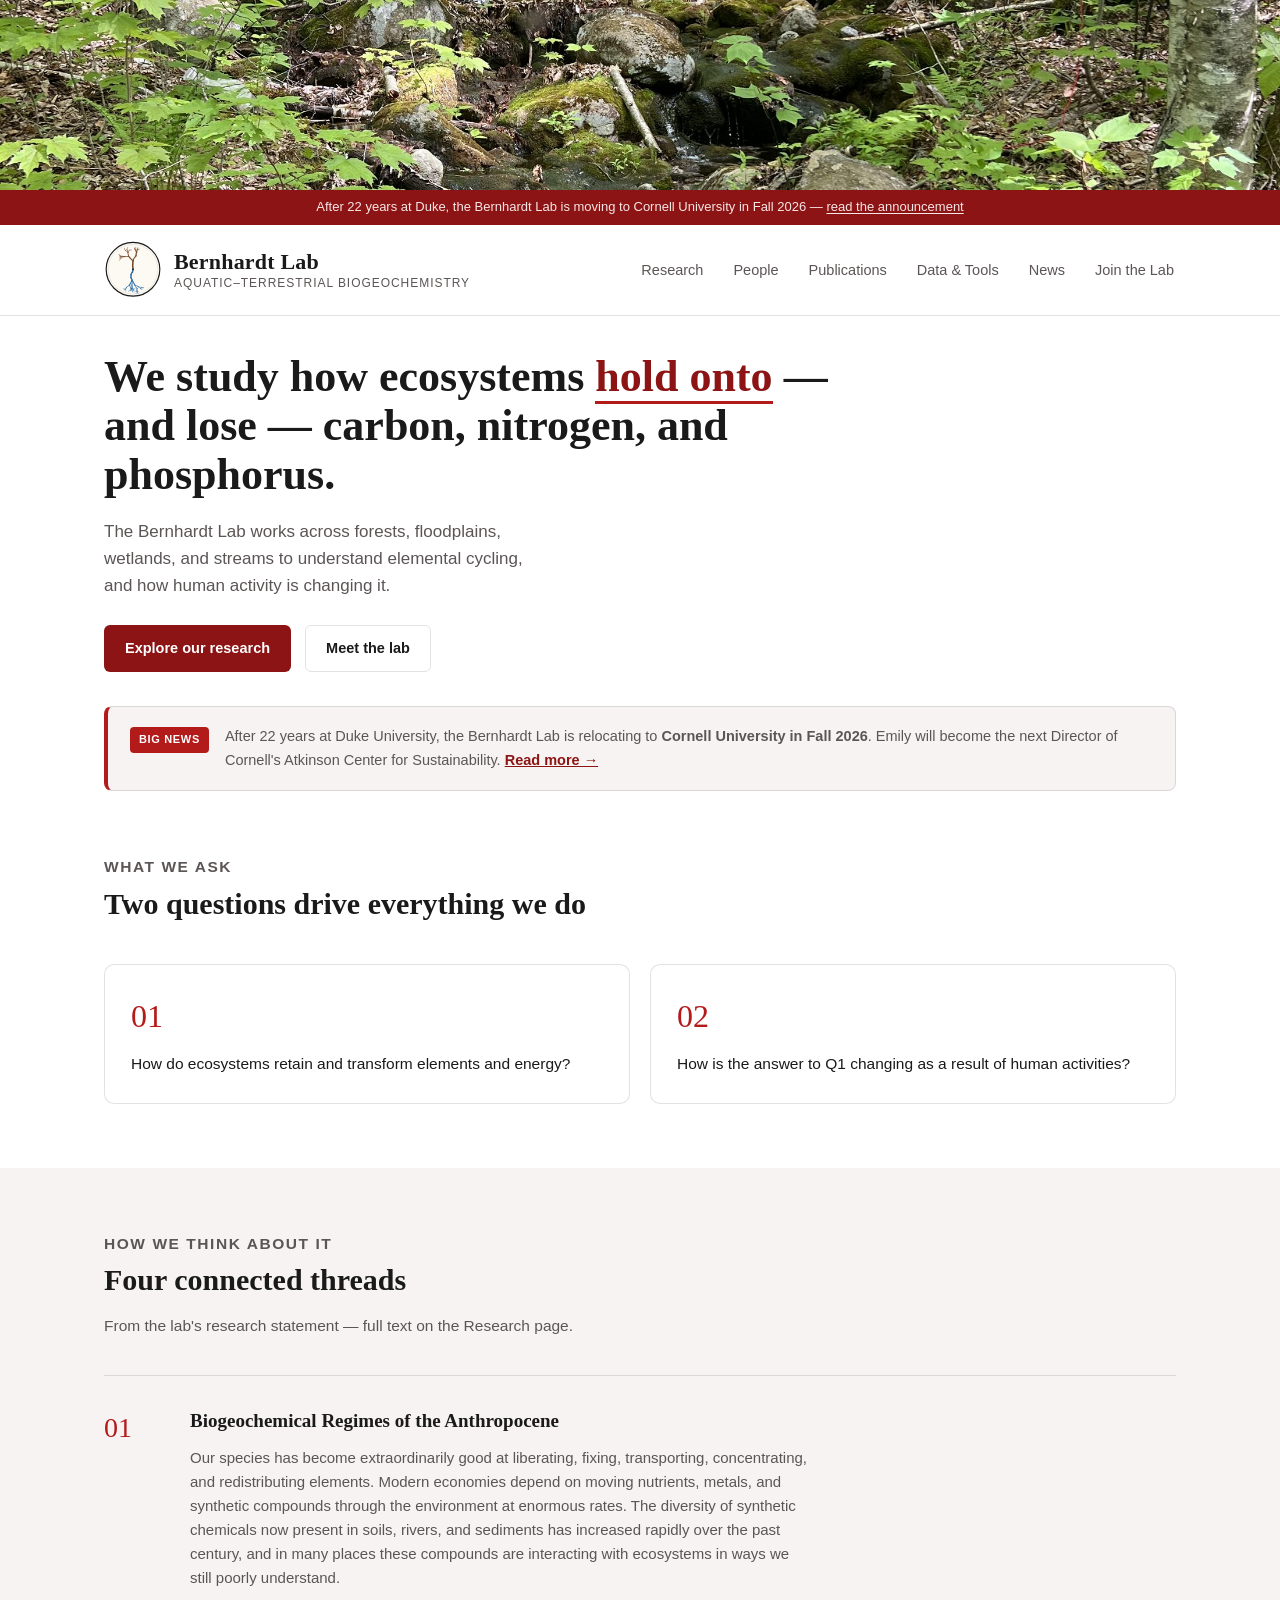
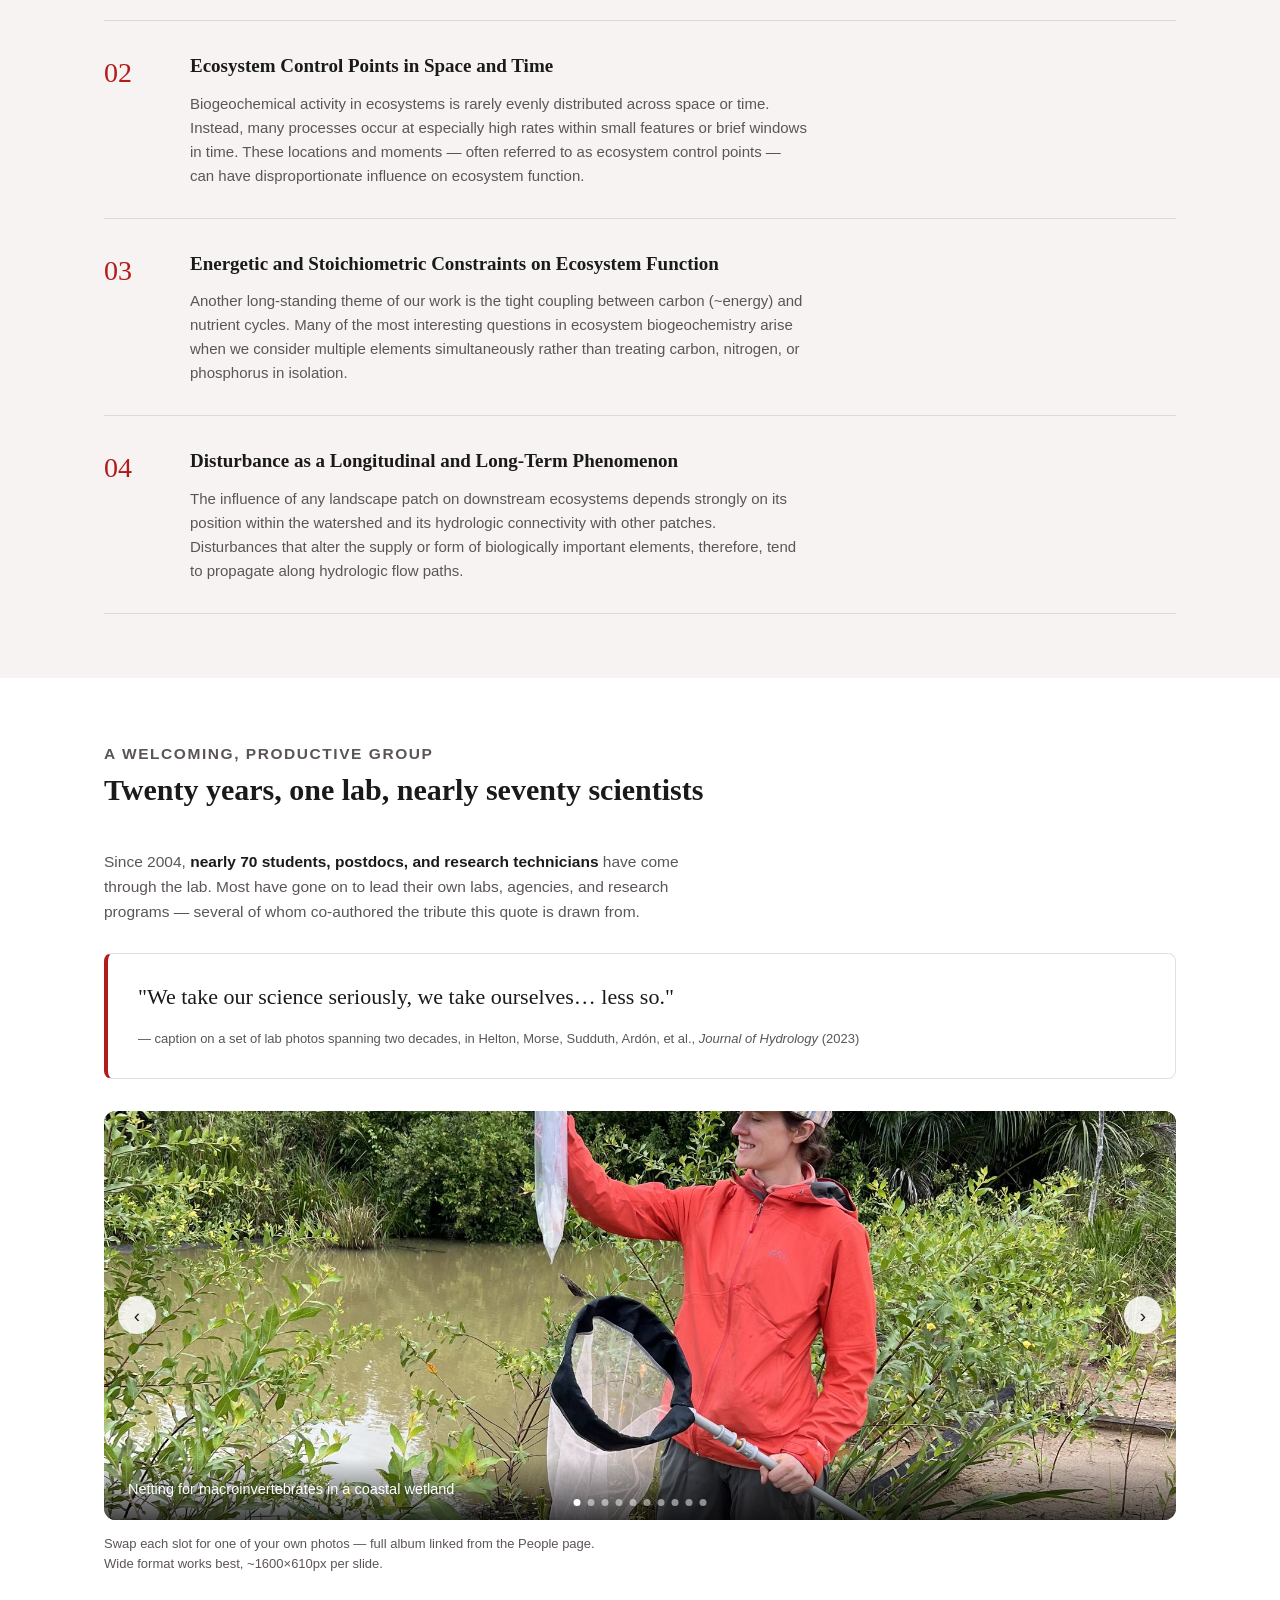
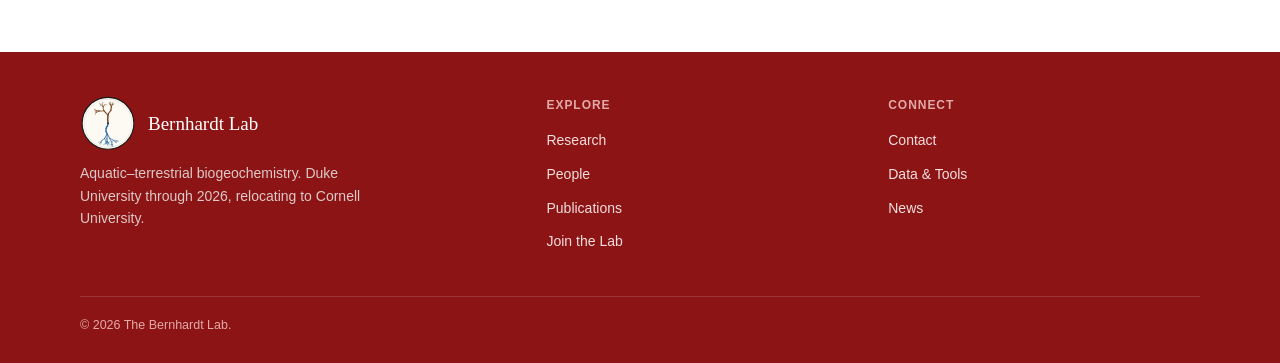
==== index.html @ ffb9d8dc "Add files via upload" ====
<!DOCTYPE html>
<html lang="en">
<head>
<meta charset="UTF-8">
<meta name="viewport" content="width=device-width, initial-scale=1.0">
<title>The Bernhardt Lab</title>
<link rel="icon" type="image/svg+xml" href="images/logo.svg">
<link rel="stylesheet" href="theme.css">
</head>
<body>


<div class="photo-band" id="topBand">
  <div class="pb-slide active" style="background-image:url('images/band-05-hbef-stream.jpg'); background-size:cover; background-position:center;"></div>
  <div class="pb-slide" style="background-image:url('images/land-09-pemigewasset-river.jpg'); background-size:cover; background-position:center;"></div>
  <div class="pb-slide" style="background-image:url('images/land-08-mirror-lake-sunset.jpg'); background-size:cover; background-position:center;"></div>
  <div class="pb-slide" style="background-image:url('images/land-04-hbef-mainstem.jpg'); background-size:cover; background-position:center;"></div>
  <div class="pb-slide" style="background-image:url('images/land-05-albemarle-sound.jpg'); background-size:cover; background-position:center;"></div>
  <div class="pb-slide" style="background-image:url('images/land-06-nc-coastline-roots.jpg'); background-size:cover; background-position:center;"></div>
</div>

<div class="utility">
  After 22 years at Duke, the Bernhardt Lab is moving to Cornell University in Fall 2026 —
  <a href="https://news.cornell.edu/stories/2026/03/ecologist-biogeochemist-emily-bernhardt-lead-cornell-atkinson" target="_blank" rel="noopener">read the announcement</a>
</div>

<header class="site">
  <div class="nav-wrap">
    <div class="brand">
      <img class="mark" src="images/logo.svg" alt="Bernhardt Lab emblem">
      <div class="text">
        <div class="name">Bernhardt Lab</div>
        <div class="sub">Aquatic–Terrestrial Biogeochemistry</div>
      </div>
    </div>
    <nav class="primary">
      <ul>
        <li><a href="research.html">Research</a></li>
        <li><a href="people.html">People</a></li>
        <li><a href="publications.html">Publications</a></li>
        <li><a href="data-tools.html">Data &amp; Tools</a></li>
        <li><a href="news.html">News</a></li>
        <li><a href="join-the-lab.html">Join the Lab</a></li>
      </ul>
    </nav>
  </div>
</header>

<div class="hero">
  <div class="hero-single">
    <h1>We study how ecosystems <em>hold onto</em> — and lose — carbon, nitrogen, and phosphorus.</h1>
    <p class="lede">The Bernhardt Lab works across forests, floodplains, wetlands, and streams to understand elemental cycling, and how human activity is changing it.</p>
    <div class="hero-actions">
      <a href="research.html" class="btn btn-primary">Explore our research</a>
      <a href="people.html" class="btn btn-ghost">Meet the lab</a>
    </div>
  </div>
</div>

<div class="banner">
  <div class="banner-inner">
    <span class="tag">Big news</span>
    <p>After 22 years at Duke University, the Bernhardt Lab is relocating to <strong>Cornell University in Fall 2026</strong>. Emily will become the next Director of Cornell's Atkinson Center for Sustainability. <a href="https://news.cornell.edu/stories/2026/03/ecologist-biogeochemist-emily-bernhardt-lead-cornell-atkinson" target="_blank" rel="noopener">Read more →</a></p>
  </div>
</div>

<section>
  <div class="section-head">
    <p class="kicker">What we ask</p>
    <h2>Two questions drive everything we do</h2>
  </div>
  <div class="questions">
    <div class="q-card">
      <p class="num">01</p>
      <p>How do ecosystems retain and transform elements and energy?</p>
    </div>
    <div class="q-card">
      <p class="num">02</p>
      <p>How is the answer to Q1 changing as a result of human activities?</p>
    </div>
  </div>
</section>

<section class="alt">
  <div class="inner">
    <div class="section-head">
      <p class="kicker">How we think about it</p>
      <h2>Four connected threads</h2>
      <p>From the lab's research statement — full text on the Research page.</p>
    </div>
    <div class="theme-list">
      <div class="theme-row">
        <div class="theme-num">01</div>
        <div>
          <h3>Biogeochemical Regimes of the Anthropocene</h3>
          <p>Our species has become extraordinarily good at liberating, fixing, transporting, concentrating, and redistributing elements. Modern economies depend on moving nutrients, metals, and synthetic compounds through the environment at enormous rates. The diversity of synthetic chemicals now present in soils, rivers, and sediments has increased rapidly over the past century, and in many places these compounds are interacting with ecosystems in ways we still poorly understand.</p>
        </div>
      </div>
      <div class="theme-row">
        <div class="theme-num">02</div>
        <div>
          <h3>Ecosystem Control Points in Space and Time</h3>
          <p>Biogeochemical activity in ecosystems is rarely evenly distributed across space or time. Instead, many processes occur at especially high rates within small features or brief windows in time. These locations and moments — often referred to as ecosystem control points — can have disproportionate influence on ecosystem function.</p>
        </div>
      </div>
      <div class="theme-row">
        <div class="theme-num">03</div>
        <div>
          <h3>Energetic and Stoichiometric Constraints on Ecosystem Function</h3>
          <p>Another long-standing theme of our work is the tight coupling between carbon (~energy) and nutrient cycles. Many of the most interesting questions in ecosystem biogeochemistry arise when we consider multiple elements simultaneously rather than treating carbon, nitrogen, or phosphorus in isolation.</p>
        </div>
      </div>
      <div class="theme-row">
        <div class="theme-num">04</div>
        <div>
          <h3>Disturbance as a Longitudinal and Long-Term Phenomenon</h3>
          <p>The influence of any landscape patch on downstream ecosystems depends strongly on its position within the watershed and its hydrologic connectivity with other patches. Disturbances that alter the supply or form of biologically important elements, therefore, tend to propagate along hydrologic flow paths.</p>
        </div>
      </div>
    </div>
  </div>
</section>

<section>
  <div class="section-head">
    <p class="kicker">A welcoming, productive group</p>
    <h2>Twenty years, one lab, nearly seventy scientists</h2>
  </div>
  <p class="stat-line">Since 2004, <strong>nearly 70 students, postdocs, and research technicians</strong> have come through the lab. Most have gone on to lead their own labs, agencies, and research programs — several of whom co-authored the tribute this quote is drawn from.</p>
  <div class="pull-quote">
    <p>"We take our science seriously, we take ourselves&hellip; less so."</p>
    <cite>— caption on a set of lab photos spanning two decades, in Helton, Morse, Sudduth, Ardón, et al., <em>Journal of Hydrology</em> (2023)</cite>
  </div>
  <div class="slideshow" id="labSlideshow">
    <div class="slide active" style="background-image:url('images/life-01-wetland-sampling.jpg')"><div class="slide-cap">Netting for macroinvertebrates in a coastal wetland</div></div>
    <div class="slide" style="background-image:url('images/life-02-hbef-quadrat.jpg')"><div class="slide-cap">Streambed survey at Hubbard Brook Experimental Forest</div></div>
    <div class="slide" style="background-image:url('images/life-03-mesocosm-frame.jpg')"><div class="slide-cap">Deploying an experimental mesocosm frame</div></div>
    <div class="slide" style="background-image:url('images/life-04-tree-climb.jpg')"><div class="slide-cap">Lab outing — everyone finds their way into the trees eventually</div></div>
    <div class="slide" style="background-image:url('images/life-05-marsh-nets.jpg')"><div class="slide-cap">Sampling day in a tidal marsh</div></div>
    <div class="slide" style="background-image:url('images/life-06-riverbank-group.jpg')"><div class="slide-cap">The crew, mid-fieldwork, on a riverbank</div></div>
    <div class="slide" style="background-image:url('images/life-07-beach-group.jpg')"><div class="slide-cap">Lab gathering at the coast</div></div>
    <div class="slide" style="background-image:url('images/life-08-curling.jpg')"><div class="slide-cap">Lab outing — a first (and enthusiastic) attempt at curling</div></div>
    <div class="slide" style="background-image:url('images/life-09-hbef-station.jpg')"><div class="slide-cap">Checking an instrument station in the forest</div></div>
    <div class="slide" style="background-image:url('images/life-10-current-group.jpg')"><div class="slide-cap">The current lab, together</div></div>

    <button class="ss-arrow ss-prev" aria-label="Previous photo">&#8249;</button>
    <button class="ss-arrow ss-next" aria-label="Next photo">&#8250;</button>
    <div class="ss-dots">
      <button class="dot active" data-i="0" aria-label="Slide 1"></button>
      <button class="dot" data-i="1" aria-label="Slide 2"></button>
      <button class="dot" data-i="2" aria-label="Slide 3"></button>
      <button class="dot" data-i="3" aria-label="Slide 4"></button>
      <button class="dot" data-i="4" aria-label="Slide 5"></button>
      <button class="dot" data-i="5" aria-label="Slide 6"></button>
      <button class="dot" data-i="6" aria-label="Slide 7"></button>
      <button class="dot" data-i="7" aria-label="Slide 8"></button>
      <button class="dot" data-i="8" aria-label="Slide 9"></button>
      <button class="dot" data-i="9" aria-label="Slide 10"></button>
    </div>
  </div>
  <p class="strip-cap">Swap each slot for one of your own photos — full album linked from the People page. Wide format works best, ~1600×610px per slide.</p>
</section>

<footer>
  <div class="foot-inner">
    <div>
      <div style="display:flex; align-items:center; gap:12px;">
        <img src="images/logo.svg" alt="Bernhardt Lab emblem" style="width:56px; height:56px; flex:none;">
        <div class="name" style="font-family:var(--serif); font-size:19px; color:#fff;">Bernhardt Lab</div>
      </div>
      <p style="margin-top:10px; max-width:38ch; color:#ddc9c9;">Aquatic–terrestrial biogeochemistry. Duke University through 2026, relocating to Cornell University.</p>
    </div>
    <div>
      <h5>Explore</h5>
      <ul>
        <li><a href="research.html">Research</a></li>
        <li><a href="people.html">People</a></li>
        <li><a href="publications.html">Publications</a></li>
        <li><a href="join-the-lab.html">Join the Lab</a></li>
      </ul>
    </div>
    <div>
      <h5>Connect</h5>
      <ul>
        <li><a href="mailto:emily.bernhardt@duke.edu">Contact</a></li>
        <li><a href="data-tools.html">Data &amp; Tools</a></li>
        <li><a href="news.html">News</a></li>
      </ul>
    </div>
  </div>
  <div class="foot-bottom">&copy; 2026 The Bernhardt Lab.</div>
</footer>

<script>
// Reusable crossfade rotator. slideClass = the class on each rotating frame.
// Pass arrow/dot selectors as null to skip controls (used for the top band).
function initRotator(containerId, slideClass, intervalMs, opts){
  var wrap = document.getElementById(containerId);
  if(!wrap) return;
  opts = opts || {};
  var slides = wrap.querySelectorAll('.' + slideClass);
  var dots = opts.dots ? wrap.querySelectorAll('.dot') : [];
  var i = 0, timer;

  function show(n){
    slides[i].classList.remove('active');
    if(dots.length) dots[i].classList.remove('active');
    i = (n + slides.length) % slides.length;
    slides[i].classList.add('active');
    if(dots.length) dots[i].classList.add('active');
  }
  function next(){ show(i + 1); }
  function prev(){ show(i - 1); }
  function start(){ timer = setInterval(next, intervalMs); }
  function stop(){ clearInterval(timer); }
  function restart(){ stop(); start(); }

  if(opts.arrows){
    var nextBtn = wrap.querySelector('.ss-next');
    var prevBtn = wrap.querySelector('.ss-prev');
    if(nextBtn) nextBtn.addEventListener('click', function(){ next(); restart(); });
    if(prevBtn) prevBtn.addEventListener('click', function(){ prev(); restart(); });
  }
  dots.forEach(function(d){
    d.addEventListener('click', function(){ show(parseInt(d.dataset.i, 10)); restart(); });
  });
  wrap.addEventListener('mouseenter', stop);
  wrap.addEventListener('mouseleave', start);

  start();
}

initRotator('topBand', 'pb-slide', 3800, {});
initRotator('labSlideshow', 'slide', 4200, { arrows:true, dots:true });
</script>

</body>
</html>
---- theme.css ----
/* Bernhardt Lab — shared design system
   Cornell red/white palette. Linked by every page in the site concept. */

:root{
  --ink:#1a1a1a;
  --ink-soft:#5c5555;
  --paper:#ffffff;
  --paper-alt:#f7f3f3;
  --moss:#b31b1b;
  --moss-dark:#8c1414;
  --river:#8c1414;
  --clay:#b31b1b;
  --line: rgba(20,20,20,0.12);
  --serif: "Iowan Old Style", "Palatino Linotype", Palatino, Georgia, serif;
  --sans: -apple-system, BlinkMacSystemFont, "Segoe UI", Helvetica, Arial, sans-serif;
}
*{box-sizing:border-box;}
body{
  margin:0;
  background:var(--paper);
  color:var(--ink);
  font-family:var(--sans);
  line-height:1.6;
}
a{color:inherit;}
img{max-width:100%;display:block;}

/* mockup label */
.mockup-flag{
  position:fixed;
  bottom:14px;
  right:14px;
  background:var(--ink);
  color:var(--paper);
  font-size:12px;
  padding:8px 12px;
  border-radius:20px;
  z-index:999;
  opacity:0.85;
  font-family:var(--sans);
}

/* utility bar */
.utility{
  background:var(--moss-dark);
  color:#f7e6e6;
  font-size:13px;
  text-align:center;
  padding:7px 16px;
}
.utility a{text-decoration:underline; text-underline-offset:2px;}

/* nav */
header.site{
  position:sticky;
  top:0;
  z-index:100;
  background:var(--paper);
  border-bottom:1px solid var(--line);
}
.nav-wrap{
  max-width:1120px;
  margin:0 auto;
  display:flex;
  align-items:center;
  justify-content:space-between;
  padding:16px 24px;
}
.brand{
  display:flex;
  align-items:center;
  gap:12px;
  line-height:1.15;
  text-decoration:none;
}
.brand .mark{
  width:58px;
  height:58px;
  flex:none;
  display:block;
}
@media (max-width:880px){
  .brand .mark{width:46px; height:46px;}
}
.brand .text{
  display:flex;
  flex-direction:column;
}
.brand .name{
  font-family:var(--serif);
  font-size:22px;
  font-weight:600;
  letter-spacing:0.2px;
  color:var(--ink);
}
.brand .sub{
  font-size:12px;
  letter-spacing:0.08em;
  text-transform:uppercase;
  color:var(--ink-soft);
  margin-top:2px;
}
nav.primary ul{
  list-style:none;
  display:flex;
  gap:26px;
  margin:0;
  padding:0;
}
nav.primary a{
  text-decoration:none;
  font-size:14.5px;
  font-weight:500;
  color:var(--ink-soft);
  padding:6px 2px;
  border-bottom:2px solid transparent;
  transition:border-color .15s, color .15s;
}
nav.primary a:hover, nav.primary a.current{
  color:var(--moss-dark);
  border-color:var(--moss);
}
.nav-toggle{display:none;}

/* top photo band — narrow, full-bleed, rotating */
.photo-band{
  position:relative;
  width:100%;
  height:190px;
  overflow:hidden;
  background:var(--ink);
}
.pb-slide{
  position:absolute; inset:0;
  opacity:0;
  transition:opacity 1.1s ease;
}
.pb-slide.active{opacity:1;}
.pb-slide .pb-slot{
  width:100%; height:100%;
  border-radius:0;
  border-width:1px;
}

/* page header (subpages) */
.page-head{
  max-width:1120px;
  margin:0 auto;
  padding:48px 24px 8px;
}
.page-head .kicker{margin-bottom:8px;}
.page-head h1{
  font-family:var(--serif);
  font-size:38px;
  margin:0 0 14px;
  color:var(--ink);
}
.page-head .lede{
  font-size:16.5px;
  color:var(--ink-soft);
  max-width:70ch;
  margin:0;
}

/* hero (homepage) */
.hero{
  position:relative;
  max-width:1120px;
  margin:36px auto 0;
  padding:0 24px;
}
.hero-single{
  max-width:760px;
}
.hero h1{
  font-family:var(--serif);
  font-size:44px;
  line-height:1.12;
  margin:0 0 18px;
  color:var(--ink);
}
.hero h1 em{
  font-style:normal;
  color:var(--moss-dark);
  border-bottom:3px solid var(--clay);
}
.hero p.lede{
  font-size:17px;
  color:var(--ink-soft);
  max-width:46ch;
  margin:0 0 26px;
}
.hero-actions{display:flex; gap:14px; flex-wrap:wrap;}
.btn{
  display:inline-block;
  padding:11px 20px;
  border-radius:6px;
  font-size:14.5px;
  font-weight:600;
  text-decoration:none;
  border:1px solid transparent;
}
.btn-primary{background:var(--moss-dark); color:#fff;}
.btn-primary:hover{background:var(--moss);}
.btn-ghost{border-color:var(--line); color:var(--ink);}
.btn-ghost:hover{border-color:var(--moss-dark);}

/* photo slots — placeholders for photos not yet sourced */
.photo-slot{
  width:100%; height:100%;
  display:flex; flex-direction:column; align-items:center; justify-content:center;
  gap:8px;
  text-align:center;
  padding:16px;
  background:
    repeating-linear-gradient(135deg, rgba(179,27,27,0.06) 0 10px, transparent 10px 20px),
    var(--paper-alt);
  border:2px dashed rgba(179,27,27,0.35);
  color:var(--ink-soft);
}
.photo-slot svg{width:26px; height:26px; opacity:0.55;}
.photo-slot .slot-label{
  font-size:12.5px; font-weight:600; color:var(--moss-dark);
}
.photo-slot .slot-spec{
  font-size:11px; color:var(--ink-soft); max-width:22ch; line-height:1.4;
}
.photo-slot.on-dark{
  border:2px dashed rgba(255,255,255,0.3);
  background:rgba(255,255,255,0.04);
  color:#ddc9c9;
}
.photo-slot.on-dark .slot-label{color:#fff;}
.photo-slot.on-dark .slot-spec{color:#ddc9c9;}

/* generic photo frame (real images, subpages) */
.photo-frame{
  width:100%;
  border-radius:10px;
  overflow:hidden;
  background:var(--paper-alt);
  border:1px solid var(--line);
}
.photo-frame img{width:100%; height:100%; object-fit:cover; display:block;}

/* pull quote */
.pull-quote{
  background:#fff;
  border:1px solid var(--line);
  border-left:4px solid var(--moss);
  border-radius:8px;
  padding:28px 30px;
  margin:0 0 32px;
}
.pull-quote p{
  font-family:var(--serif);
  font-size:22px;
  line-height:1.4;
  color:var(--ink);
  margin:0 0 12px;
}
.pull-quote cite{
  font-style:normal;
  font-size:13px;
  color:var(--ink-soft);
}
.stat-line{
  font-size:15.5px;
  color:var(--ink-soft);
  max-width:70ch;
  margin:0 0 28px;
}
.stat-line strong{color:var(--ink);}

/* cornell banner */
.banner{
  max-width:1120px;
  margin:34px auto 0;
  padding:0 24px;
}
.banner-inner{
  background:var(--paper-alt);
  border:1px solid var(--line);
  border-left:4px solid var(--clay);
  border-radius:8px;
  padding:18px 22px;
  display:flex;
  gap:16px;
  align-items:flex-start;
  font-size:14.5px;
}
.banner-inner .tag{
  flex-shrink:0;
  background:var(--clay);
  color:#fff;
  font-size:11px;
  font-weight:700;
  letter-spacing:0.06em;
  text-transform:uppercase;
  padding:4px 9px;
  border-radius:4px;
  margin-top:2px;
}
.banner-inner p{margin:0; color:var(--ink-soft);}
.banner-inner a{color:var(--moss-dark); font-weight:600; text-decoration:underline;}

/* section shell */
section{
  max-width:1120px;
  margin:0 auto;
  padding:64px 24px;
}
section.alt{
  max-width:none;
  background:var(--paper-alt);
}
section.alt .inner{max-width:1120px; margin:0 auto; padding:0 24px;}
section.tight{padding-top:0;}
.section-head{
  max-width:640px;
  margin-bottom:36px;
}
.kicker{
  font-size:12px;
  font-weight:700;
  letter-spacing:0.1em;
  text-transform:uppercase;
  color:var(--river);
  margin:0 0 8px;
}
.section-head h2{
  font-family:var(--serif);
  font-size:30px;
  margin:0 0 10px;
}
.section-head p{color:var(--ink-soft); margin:0; font-size:15.5px;}

/* two-question cards (homepage) */
.questions{
  display:grid;
  grid-template-columns:1fr 1fr;
  gap:20px;
}
.q-card{
  background:#fff;
  border:1px solid var(--line);
  border-radius:10px;
  padding:26px;
}
.q-card .num{
  font-family:var(--serif);
  font-size:32px;
  color:var(--moss);
  margin:0 0 10px;
}
.q-card p{margin:0; font-size:15.5px; color:var(--ink);}

/* research themes (verbatim from research statement) */
.theme-list{
  display:flex;
  flex-direction:column;
}
.theme-row{
  display:grid;
  grid-template-columns:64px 1fr;
  gap:22px;
  padding:30px 0;
  border-top:1px solid var(--line);
}
.theme-row:last-child{border-bottom:1px solid var(--line);}
.theme-num{
  font-family:var(--serif);
  font-size:28px;
  color:var(--moss);
}
.theme-row h3{
  font-family:var(--serif);
  font-size:19px;
  margin:0 0 10px;
  color:var(--ink);
}
.theme-row p{
  font-size:15px;
  color:var(--ink-soft);
  margin:0 0 12px;
  max-width:74ch;
}
.theme-row p:last-child{margin-bottom:0;}
.theme-row .cites{
  font-size:13px;
  color:var(--ink-soft);
  margin-top:14px;
}
.theme-row .cites summary{cursor:pointer; color:var(--moss-dark); font-weight:600;}
.theme-row .cites ul{margin:10px 0 0; padding-left:18px;}
.theme-row .cites li{margin-bottom:6px;}

/* slideshow */
.slideshow{
  position:relative;
  width:100%;
  aspect-ratio:21/8;
  border-radius:12px;
  overflow:hidden;
  background:var(--ink);
}
.slide{
  position:absolute; inset:0;
  background-size:cover;
  background-position:center;
  opacity:0;
  transition:opacity 1.1s ease;
}
.slide.active{opacity:1;}
.slide-cap{
  position:absolute; left:0; right:0; bottom:0;
  background:linear-gradient(to top, rgba(0,0,0,0.72), transparent 70%);
  color:#fff;
  font-size:14.5px;
  padding:46px 24px 18px;
}
.ss-arrow{
  position:absolute; top:50%; transform:translateY(-50%);
  width:38px; height:38px; border-radius:50%;
  background:rgba(255,255,255,0.85);
  border:none;
  color:var(--ink);
  font-size:19px;
  line-height:1;
  cursor:pointer;
  display:flex; align-items:center; justify-content:center;
  transition:background .15s;
}
.ss-arrow:hover{background:#fff;}
.ss-prev{left:14px;}
.ss-next{right:14px;}
.ss-dots{
  position:absolute; bottom:14px; left:50%; transform:translateX(-50%);
  display:flex; gap:7px;
}
.dot{
  width:7px; height:7px; border-radius:50%;
  background:rgba(255,255,255,0.5);
  border:none;
  cursor:pointer;
  padding:0;
}
.dot.active{background:#fff;}
.strip-cap{font-size:13px; color:var(--ink-soft); margin-top:14px; max-width:70ch;}

/* nav concept map (homepage only, transitional) */
.sitemap{
  background:#fff;
  border:1px solid var(--line);
  border-radius:10px;
  padding:28px 30px;
}
.sitemap-cols{
  display:grid;
  grid-template-columns:repeat(3,1fr);
  gap:24px;
}
.sitemap-cols h4{
  font-size:12px; text-transform:uppercase; letter-spacing:0.07em;
  color:var(--river); margin:0 0 10px;
}
.sitemap-cols ul{list-style:none; margin:0; padding:0;}
.sitemap-cols li{
  font-size:14.5px; padding:6px 0; border-bottom:1px dashed var(--line);
}
.sitemap-cols li.dropped{
  color:#a8a29a; text-decoration:line-through;
}
.sitemap-note{font-size:13.5px; color:var(--ink-soft); margin-top:20px;}

/* project rows (research page — current/past projects) */
.project-row{
  display:grid;
  grid-template-columns:260px 1fr;
  gap:26px;
  padding:30px 0;
  border-top:1px solid var(--line);
  align-items:start;
}
.project-row:last-child{border-bottom:1px solid var(--line);}
.project-row .photo-frame{aspect-ratio:4/3;}
.project-row h3{font-family:var(--serif); font-size:19px; margin:0 0 6px; color:var(--ink);}
.project-row .funder{font-size:12px; font-weight:600; letter-spacing:0.05em; text-transform:uppercase; color:var(--moss-dark); margin:0 0 10px;}
.project-row p{font-size:15px; color:var(--ink-soft); margin:0 0 10px; max-width:74ch;}
.project-row p:last-child{margin-bottom:0;}
.past-project{padding:20px 0; border-top:1px solid var(--line);}
.past-project:last-child{border-bottom:1px solid var(--line);}
.past-project h4{font-family:var(--serif); font-size:16.5px; margin:0 0 6px; color:var(--ink);}
.past-project p{font-size:14.5px; color:var(--ink-soft); margin:0; max-width:76ch;}
@media (max-width:700px){
  .project-row{grid-template-columns:1fr;}
}

/* card grid (people, data & tools, news) */
.card-grid{
  display:grid;
  grid-template-columns:repeat(3, 1fr);
  gap:22px;
}
.card-grid.cols-2{grid-template-columns:repeat(2, 1fr);}
.card{
  background:#fff;
  border:1px solid var(--line);
  border-radius:10px;
  overflow:hidden;
  display:flex;
  flex-direction:column;
}
.card .card-body{padding:20px 22px 22px;}
.card h3{
  font-family:var(--serif);
  font-size:18px;
  margin:0 0 6px;
}
.card .role{
  font-size:12.5px;
  font-weight:600;
  letter-spacing:0.04em;
  text-transform:uppercase;
  color:var(--moss-dark);
  margin:0 0 10px;
}
.card p{font-size:14.5px; color:var(--ink-soft); margin:0;}
.card .photo-frame{aspect-ratio:4/3;}

/* simple lists (publications, news) */
.entry-list{list-style:none; margin:0; padding:0;}
.entry-list li{
  padding:20px 0;
  border-top:1px solid var(--line);
}
.entry-list li:last-child{border-bottom:1px solid var(--line);}
.entry-list.with-thumbs li{
  display:flex;
  gap:18px;
  align-items:flex-start;
}
.entry-list .entry-thumb{width:120px; height:84px; flex:none;}
.entry-list .entry-thumb .photo-slot{padding:8px; gap:4px;}
.entry-list .entry-thumb .slot-label{font-size:10.5px;}
.entry-list .entry-thumb .slot-spec{display:none;}
.entry-list .entry-thumb svg{width:18px; height:18px;}
.entry-list .entry-text{flex:1; min-width:0;}
@media (max-width:600px){
  .entry-list.with-thumbs li{flex-direction:column;}
  .entry-list .entry-thumb{width:100%; height:110px;}
}
.entry-list .year-head{
  font-family:var(--serif);
  font-size:22px;
  color:var(--moss);
  margin:36px 0 6px;
}
.entry-list .year-head:first-child{margin-top:0;}
.entry-citation{font-size:15px; color:var(--ink); margin:0 0 4px; max-width:78ch;}
.entry-meta{font-size:13px; color:var(--ink-soft);}
.entry-meta a{color:var(--moss-dark); text-decoration:underline; font-weight:600;}

/* alumni / roster table-ish list */
.roster{
  columns:2;
  column-gap:40px;
}
.roster .rgroup{break-inside:avoid; margin-bottom:26px;}
.roster h4{
  font-size:13px; text-transform:uppercase; letter-spacing:0.06em;
  color:var(--river); margin:0 0 10px;
  border-bottom:1px solid var(--line); padding-bottom:6px;
}
.roster ul{list-style:none; margin:0; padding:0;}
.roster li{font-size:14.5px; padding:5px 0; color:var(--ink);}
.roster li .then-now{color:var(--ink-soft); font-size:13px;}
.roster li a{color:var(--moss-dark); text-decoration:underline; text-underline-offset:2px; font-weight:600;}
.roster li a:hover{color:var(--moss);}

/* pull-box (contract excerpts, letters) */
.pull-box{
  background:var(--paper-alt);
  border:1px solid var(--line);
  border-radius:10px;
  padding:26px 28px;
  margin:0 0 26px;
}
.pull-box h4{
  font-family:var(--serif); font-size:17px; margin:0 0 10px;
}
.pull-box ul{margin:10px 0 0; padding-left:20px;}
.pull-box li{margin-bottom:8px; font-size:15px; color:var(--ink-soft);}

/* bio page: photo header + top tile row */
.bio-head{display:flex; gap:28px; align-items:flex-start; flex-wrap:wrap; margin-top:18px;}
.bio-head .photo-frame{width:170px; flex:none; aspect-ratio:3/4;}
.bio-head .bio-text{flex:1; min-width:260px;}
.bio-head .bio-text h1{margin:0 0 8px;}
@media (max-width:600px){
  .bio-head .photo-frame{width:140px;}
}
.tile-row{display:grid; grid-template-columns:1fr 1fr; gap:20px; margin-top:28px;}
.tile-row .pull-box{margin:0;}
@media (max-width:700px){.tile-row{grid-template-columns:1fr;}}

/* cv-style rows (professional preparation / appointments) */
.cv-table{margin-top:6px;}
.cv-row{
  display:grid; grid-template-columns:230px 1fr; gap:18px;
  padding:14px 0; border-top:1px solid var(--line); font-size:14.5px;
}
.cv-row:last-child{border-bottom:1px solid var(--line);}
.cv-row .cv-when{color:var(--moss-dark); font-weight:600;}
.cv-row .cv-what{color:var(--ink);}
@media (max-width:600px){.cv-row{grid-template-columns:1fr; gap:4px;}}

/* open letter */
.letter{
  background:#fff;
  border:1px solid var(--line);
  border-radius:10px;
  padding:34px 36px;
  font-size:16px;
  color:var(--ink);
  max-width:78ch;
}
.letter p{margin:0 0 16px;}
.letter .sign{font-family:var(--serif); font-size:18px; margin-top:24px;}

/* footer */
footer{
  background:var(--moss-dark);
  color:#f3dede;
  padding:44px 24px 28px;
}
.foot-inner{
  max-width:1120px; margin:0 auto;
  display:grid;
  grid-template-columns:1.4fr 1fr 1fr;
  gap:30px;
}
footer h5{
  font-size:12px; text-transform:uppercase; letter-spacing:0.08em;
  color:#e3a9a9; margin:0 0 12px;
}
footer p, footer a{font-size:14px; color:#f3dede;}
footer ul{list-style:none; margin:0; padding:0;}
footer li{margin-bottom:8px;}
footer a{text-decoration:none;}
footer a:hover{text-decoration:underline;}
.foot-bottom{
  max-width:1120px; margin:34px auto 0; padding-top:18px;
  border-top:1px solid rgba(255,255,255,0.15);
  font-size:12.5px; color:#e3a9a9;
}

@media (max-width: 880px){
  nav.primary ul{display:none;}
  .questions{grid-template-columns:1fr;}
  .theme-row{grid-template-columns:40px 1fr; gap:14px;}
  .sitemap-cols{grid-template-columns:1fr;}
  .foot-inner{grid-template-columns:1fr;}
  .photo-band{height:120px;}
  .slideshow{aspect-ratio:4/5;}
  .ss-arrow{width:32px; height:32px; font-size:16px;}
  .card-grid{grid-template-columns:1fr 1fr;}
  .roster{columns:1;}
}
@media (max-width: 600px){
  .card-grid{grid-template-columns:1fr;}
}
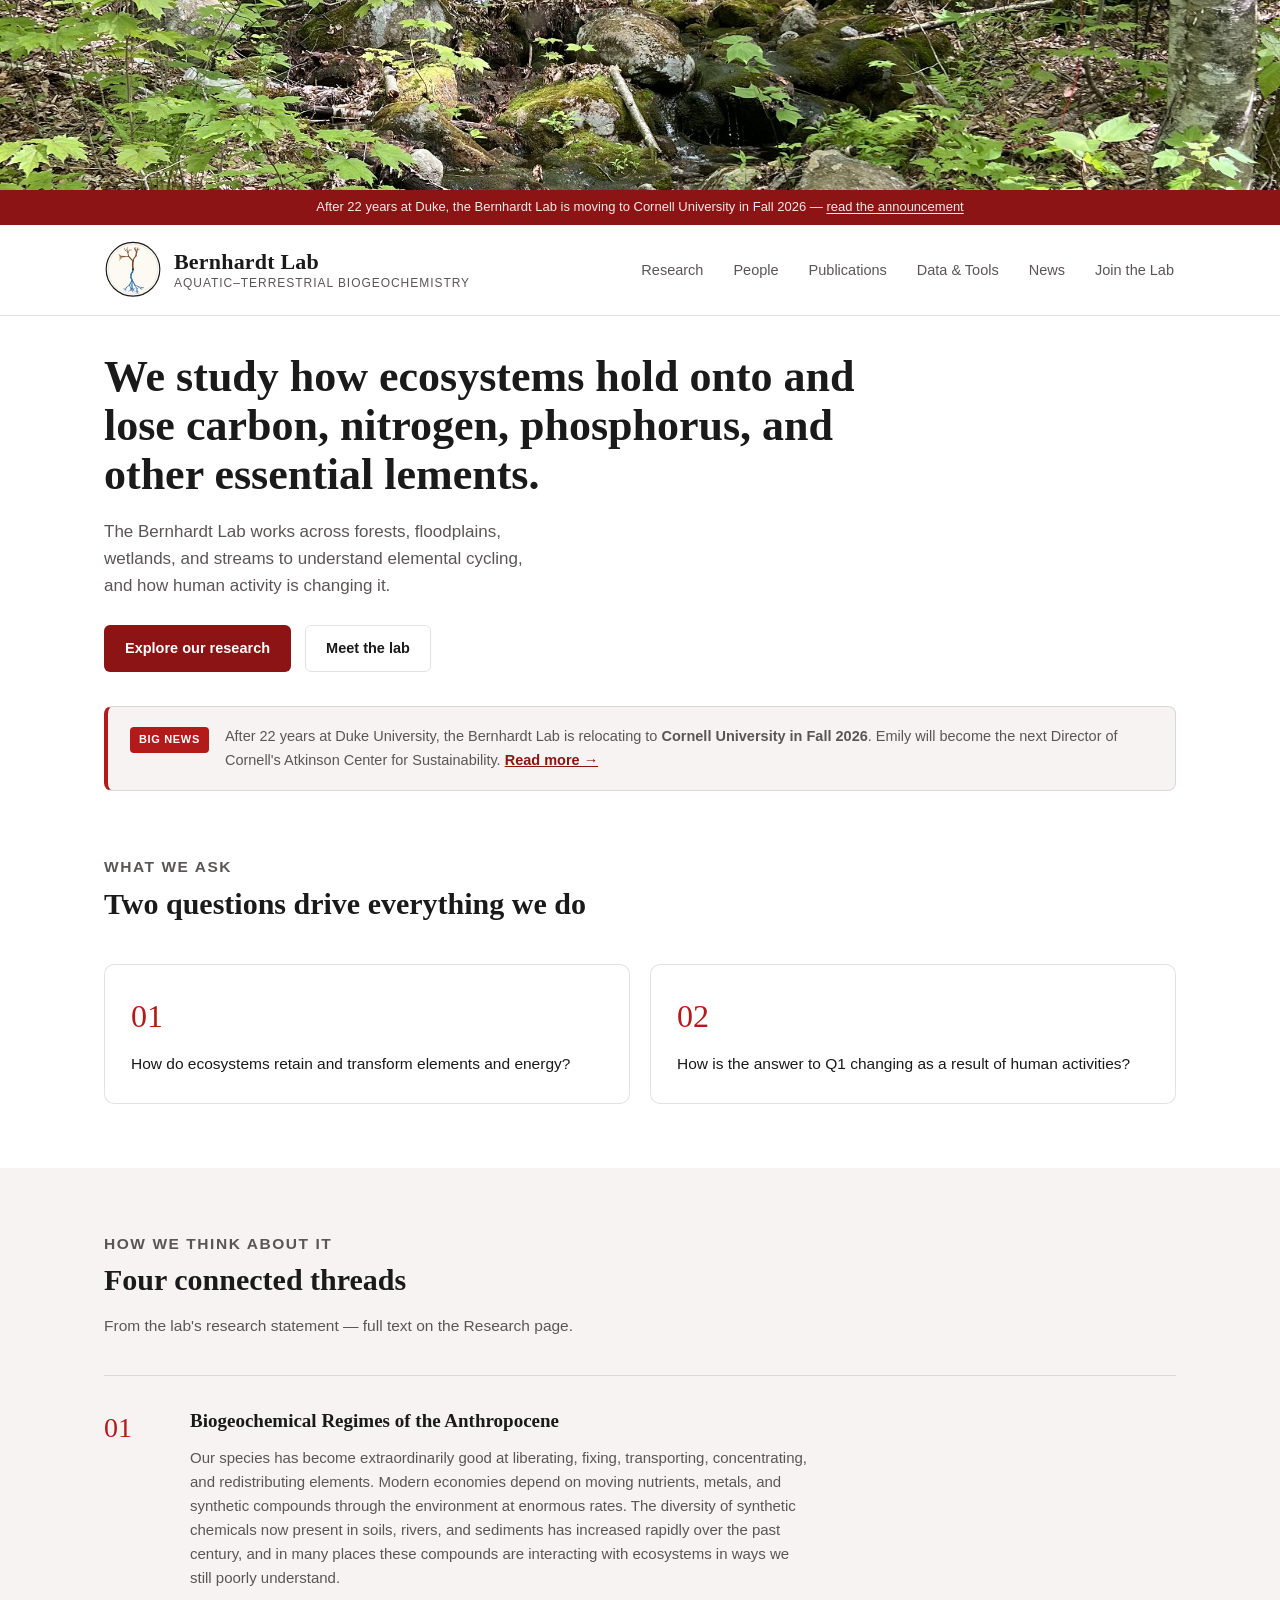
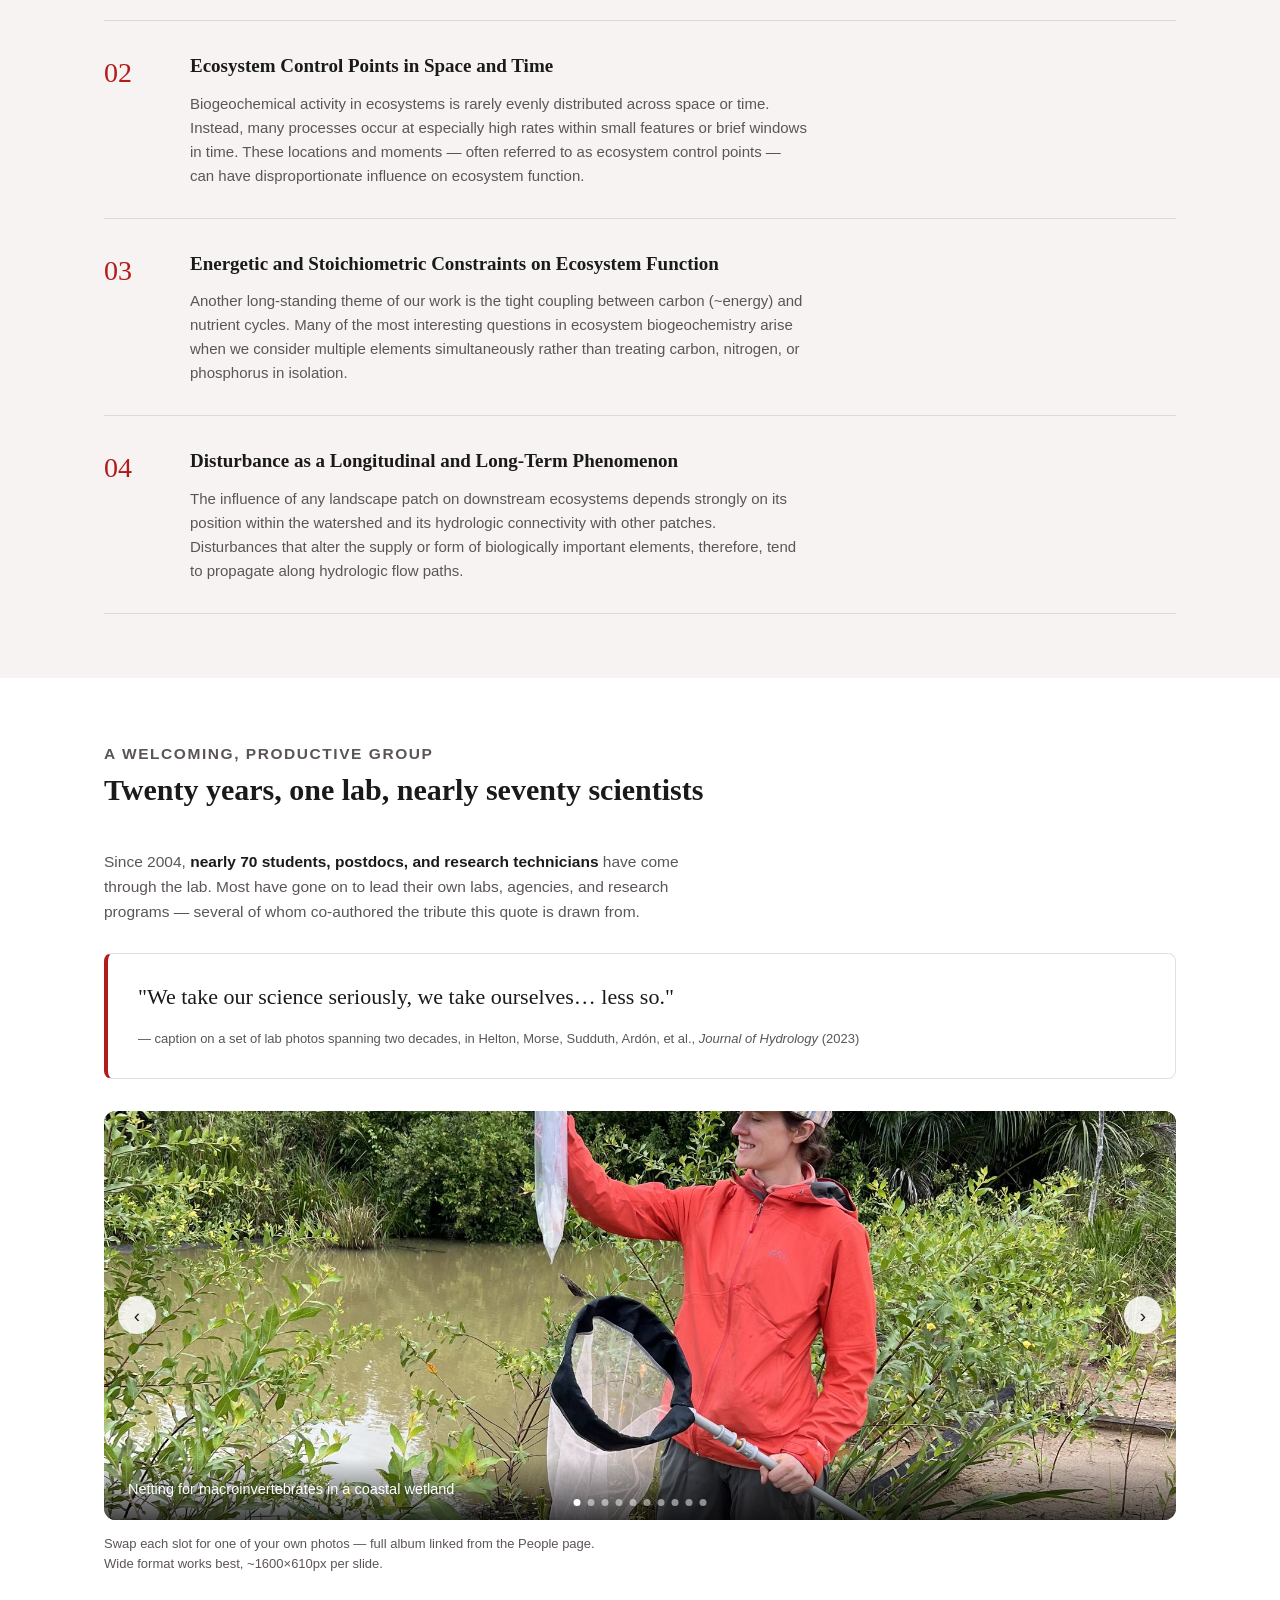
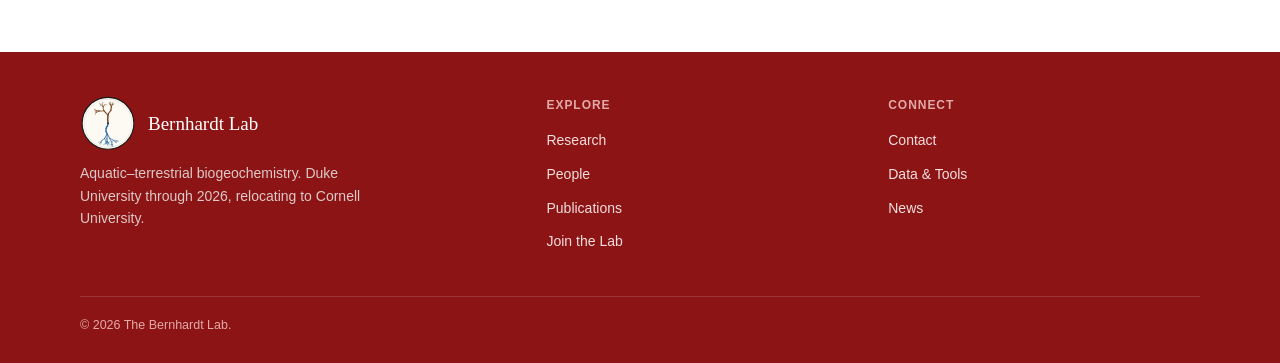
==== commit f82dffa5: "Update index.html" ====
--- a/index.html
+++ b/index.html
@@ -48,7 +48,7 @@
 
 <div class="hero">
   <div class="hero-single">
-    <h1>We study how ecosystems <em>hold onto</em> — and lose — carbon, nitrogen, and phosphorus.</h1>
+    <h1>We study how ecosystems hold onto and lose carbon, nitrogen, phosphorus, and other essential lements.</h1>
     <p class="lede">The Bernhardt Lab works across forests, floodplains, wetlands, and streams to understand elemental cycling, and how human activity is changing it.</p>
     <div class="hero-actions">
       <a href="research.html" class="btn btn-primary">Explore our research</a>
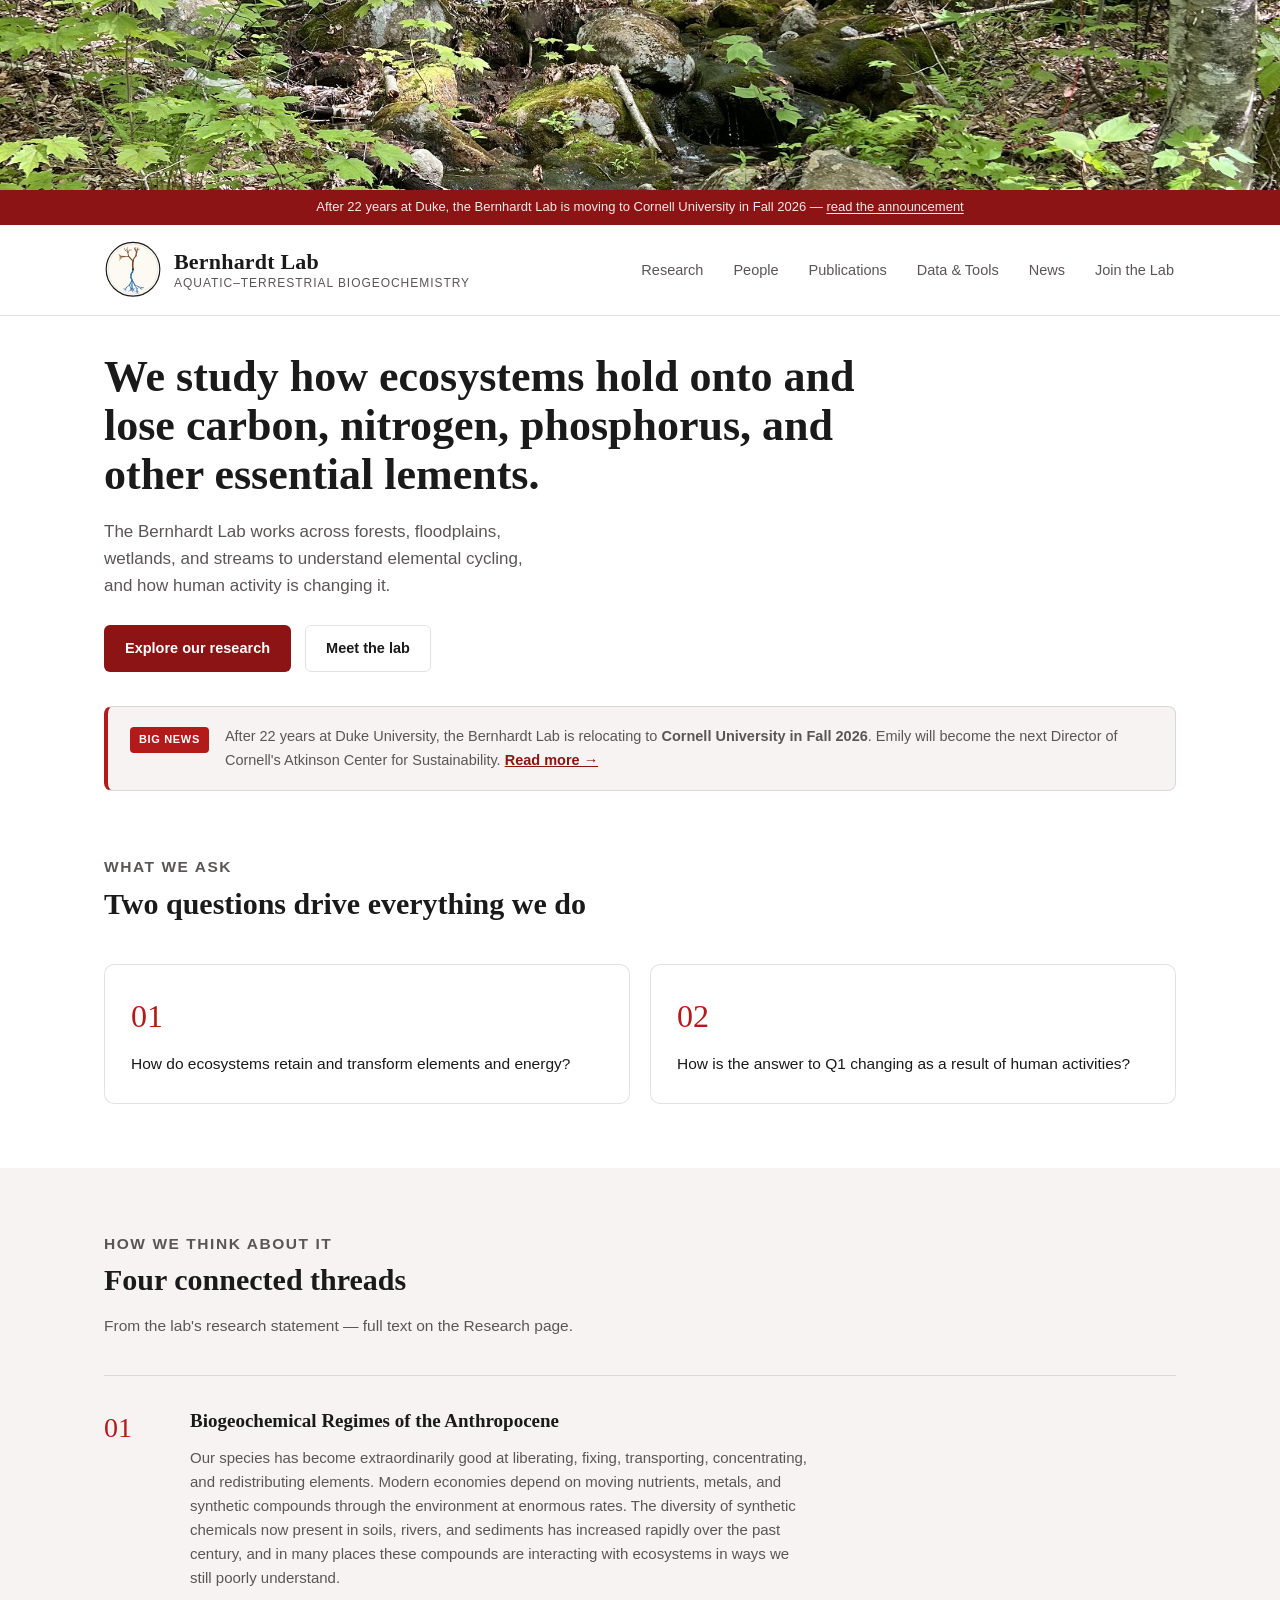
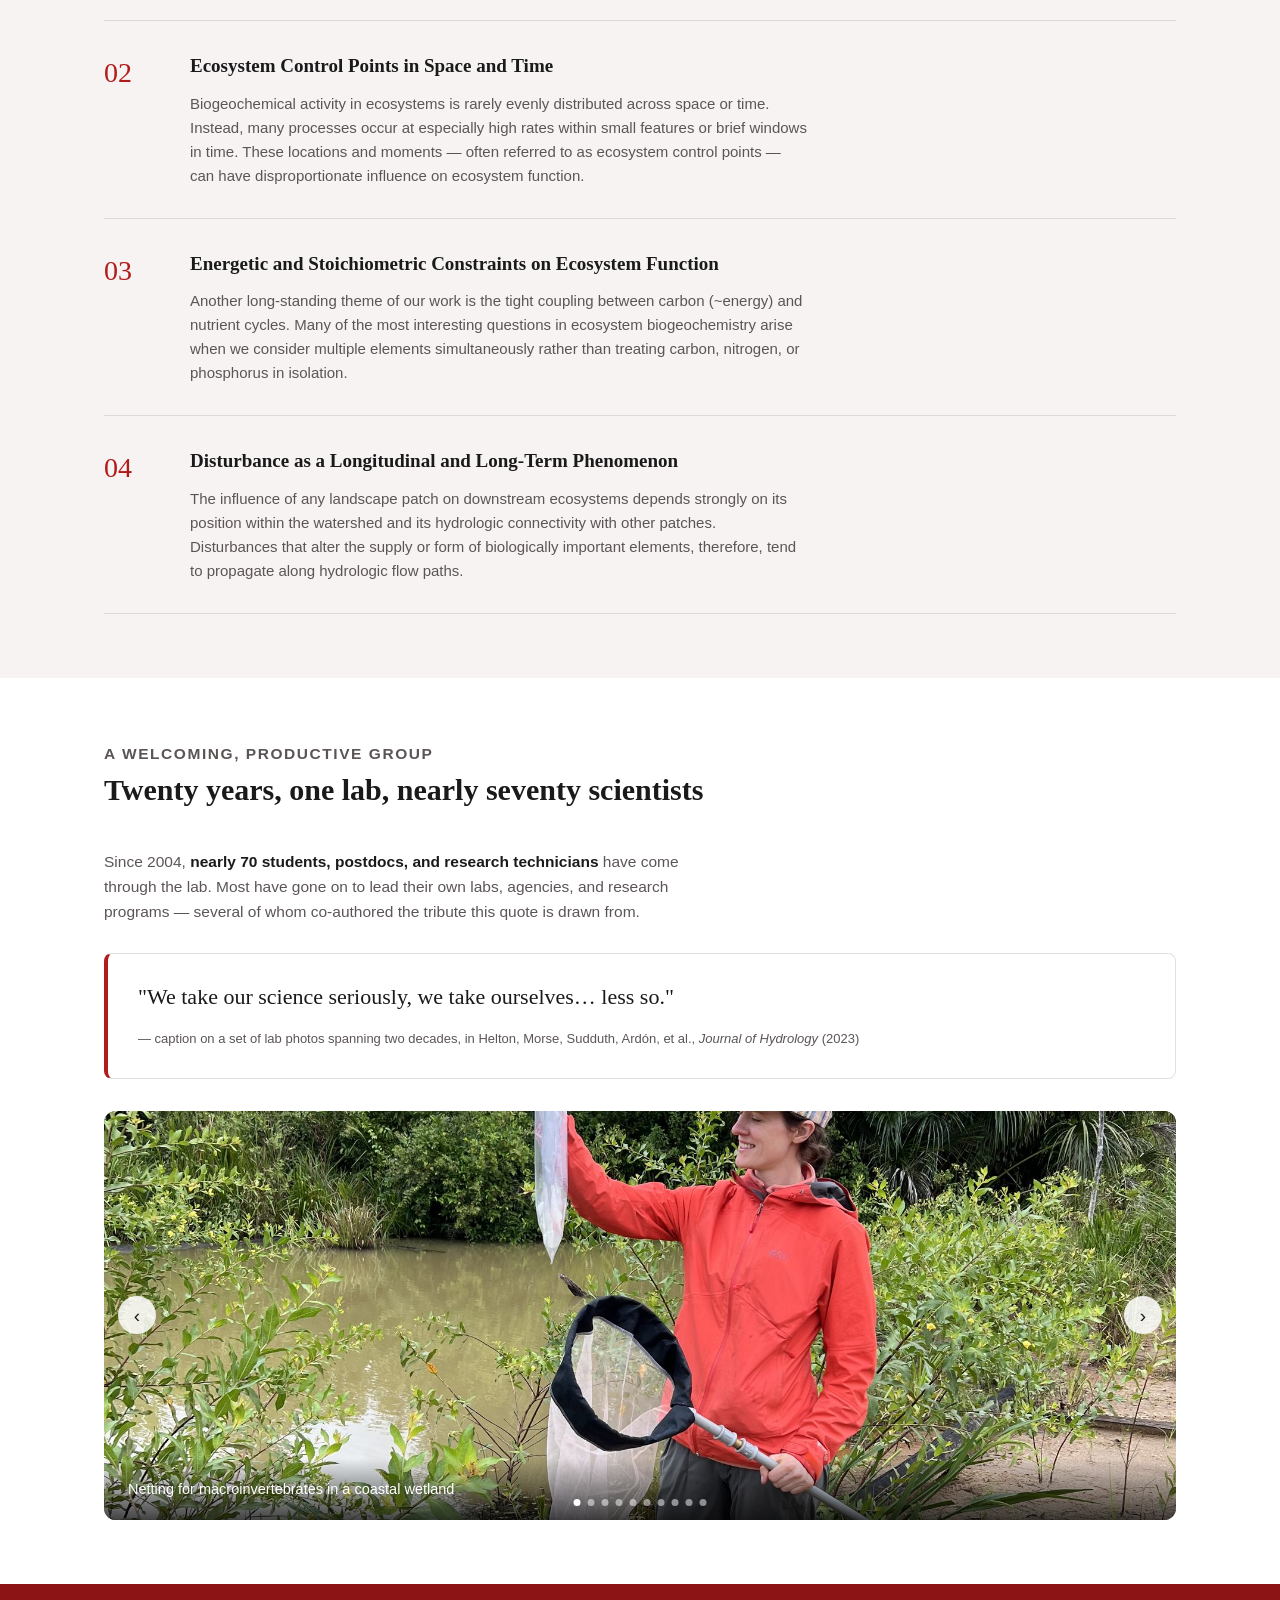
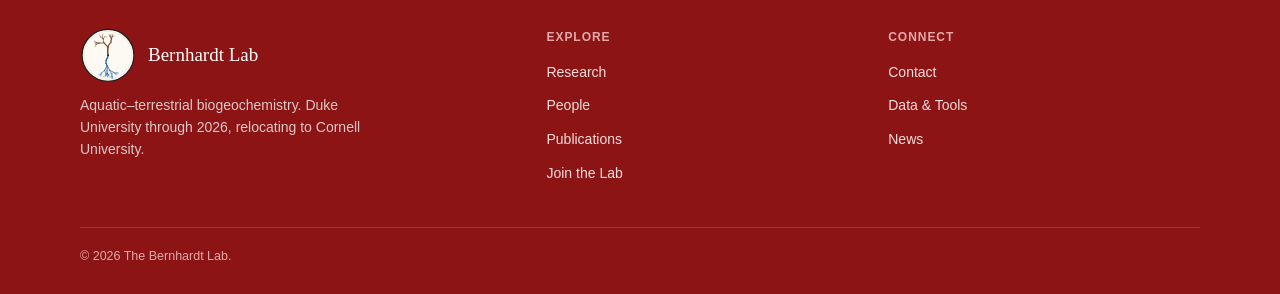
==== commit 79ea2638: "Update index.html" ====
--- a/index.html
+++ b/index.html
@@ -158,8 +158,7 @@
       <button class="dot" data-i="9" aria-label="Slide 10"></button>
     </div>
   </div>
-  <p class="strip-cap">Swap each slot for one of your own photos — full album linked from the People page. Wide format works best, ~1600×610px per slide.</p>
-</section>
+  </section>
 
 <footer>
   <div class="foot-inner">
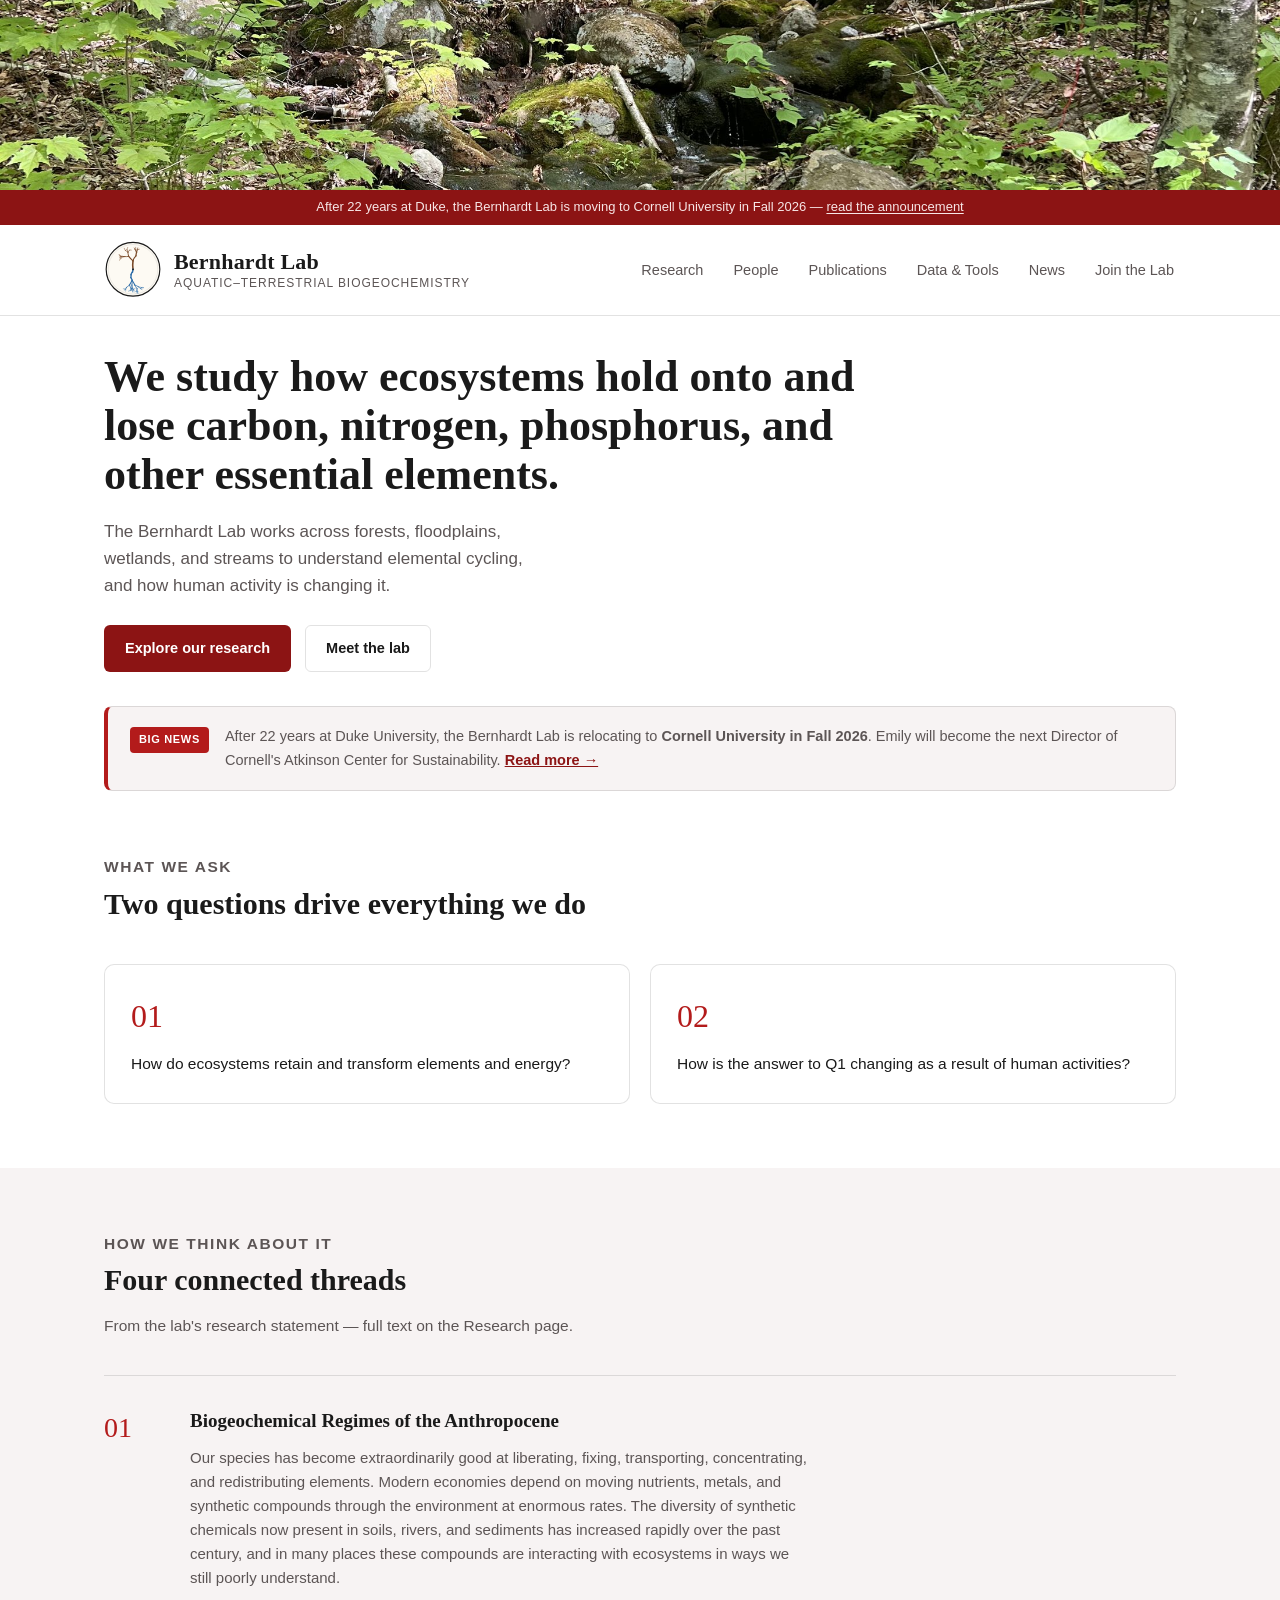
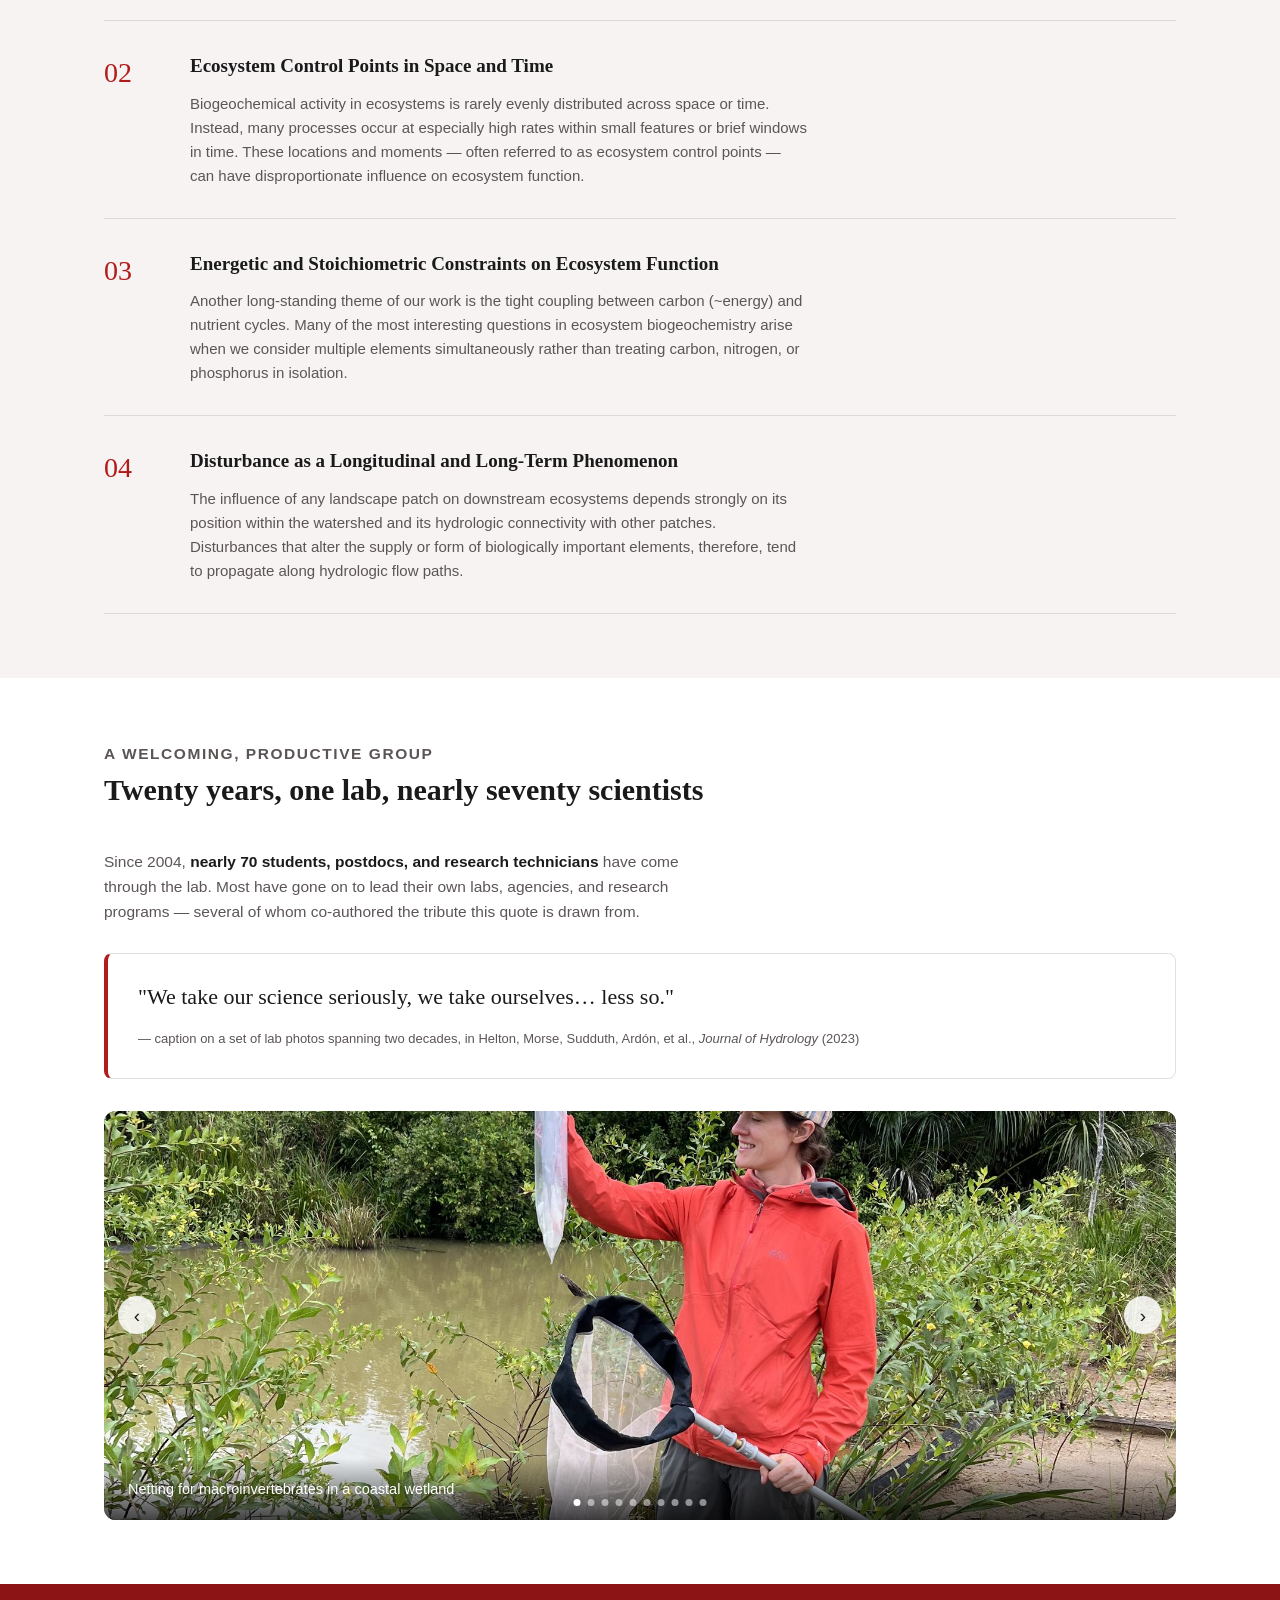
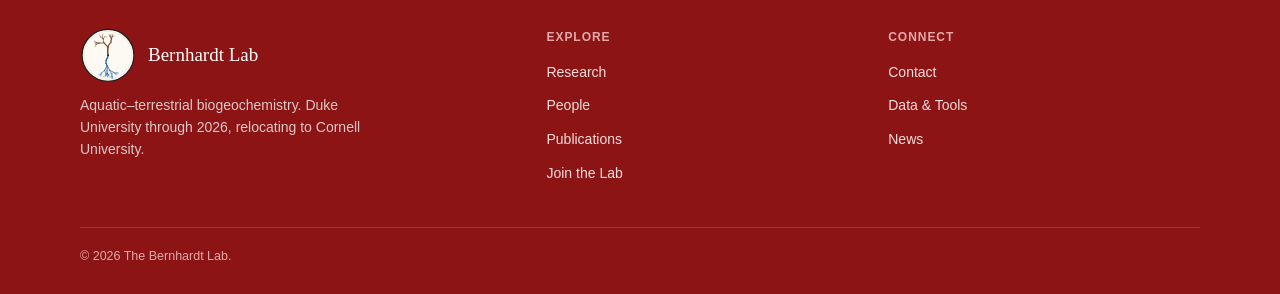
==== commit 0cdb8ab7: "Update index.html" ====
--- a/index.html
+++ b/index.html
@@ -48,7 +48,7 @@
 
 <div class="hero">
   <div class="hero-single">
-    <h1>We study how ecosystems hold onto and lose carbon, nitrogen, phosphorus, and other essential lements.</h1>
+    <h1>We study how ecosystems hold onto and lose carbon, nitrogen, phosphorus, and other essential elements.</h1>
     <p class="lede">The Bernhardt Lab works across forests, floodplains, wetlands, and streams to understand elemental cycling, and how human activity is changing it.</p>
     <div class="hero-actions">
       <a href="research.html" class="btn btn-primary">Explore our research</a>
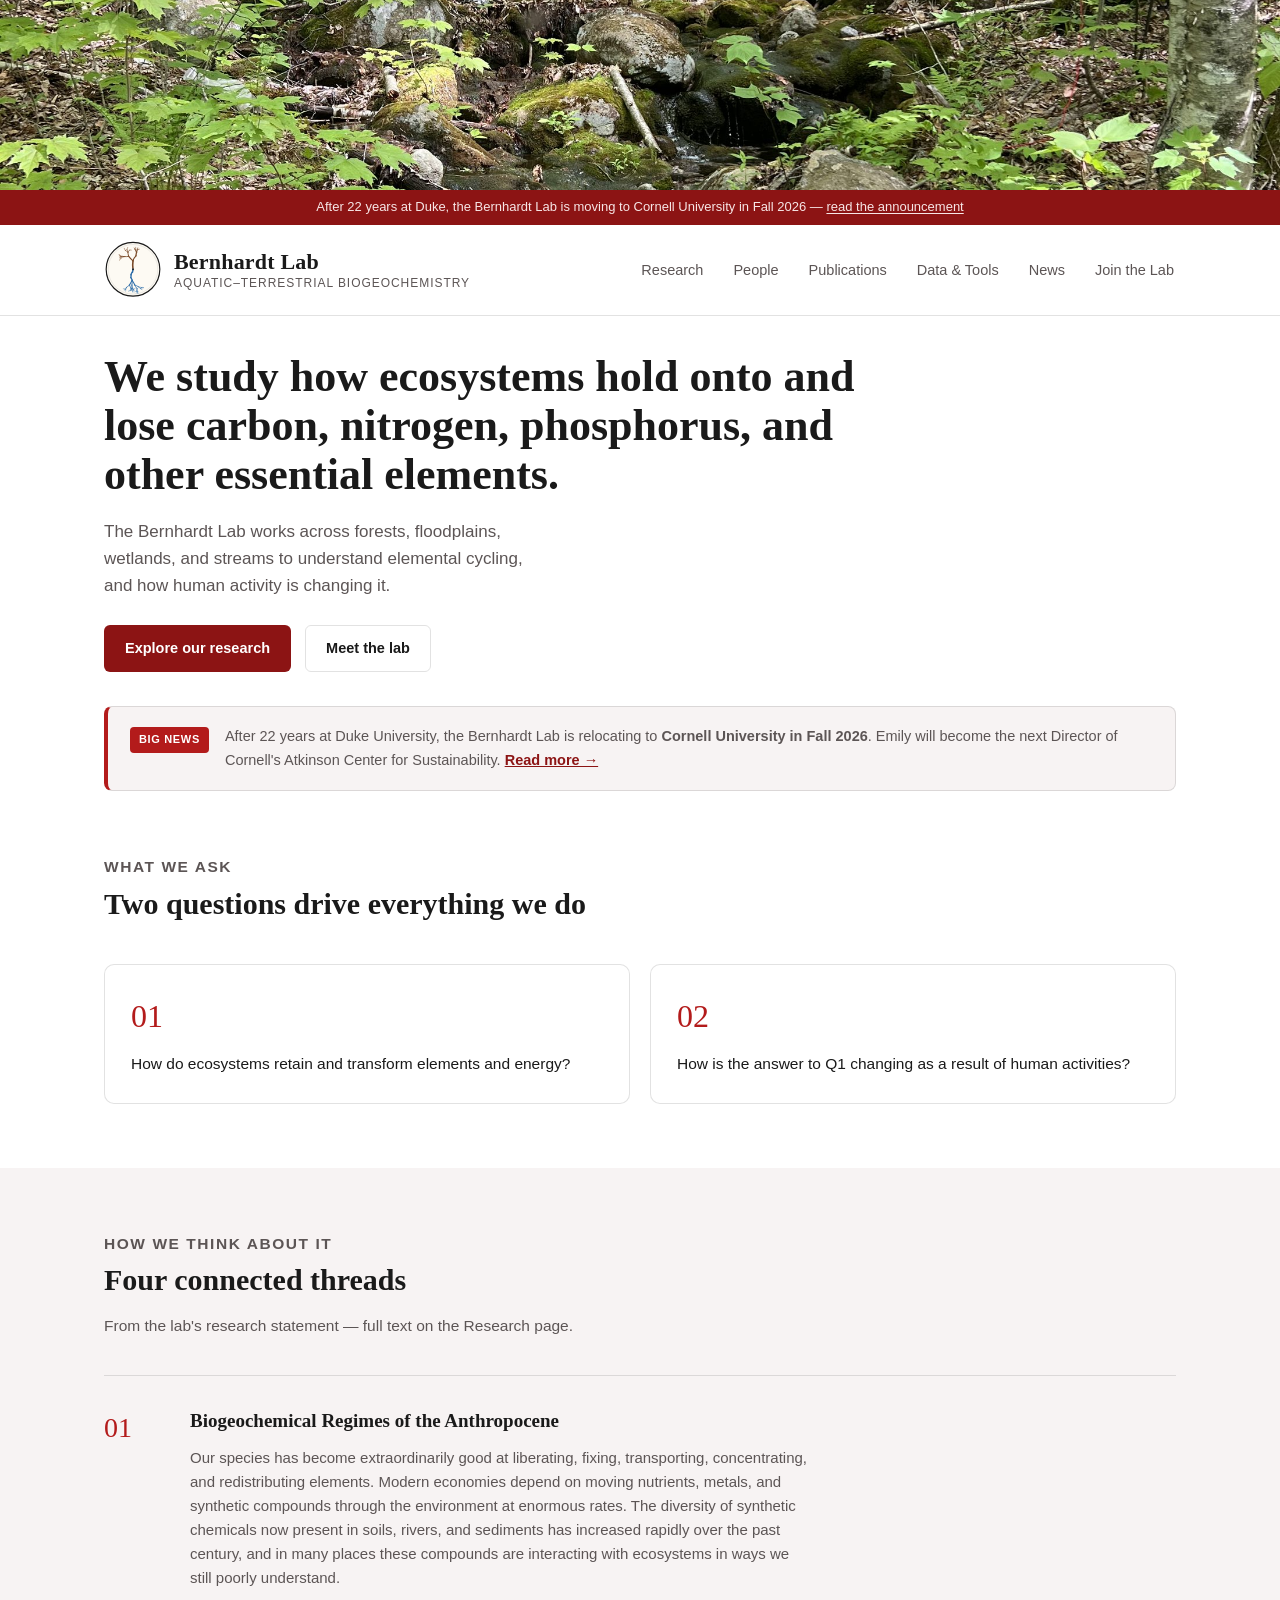
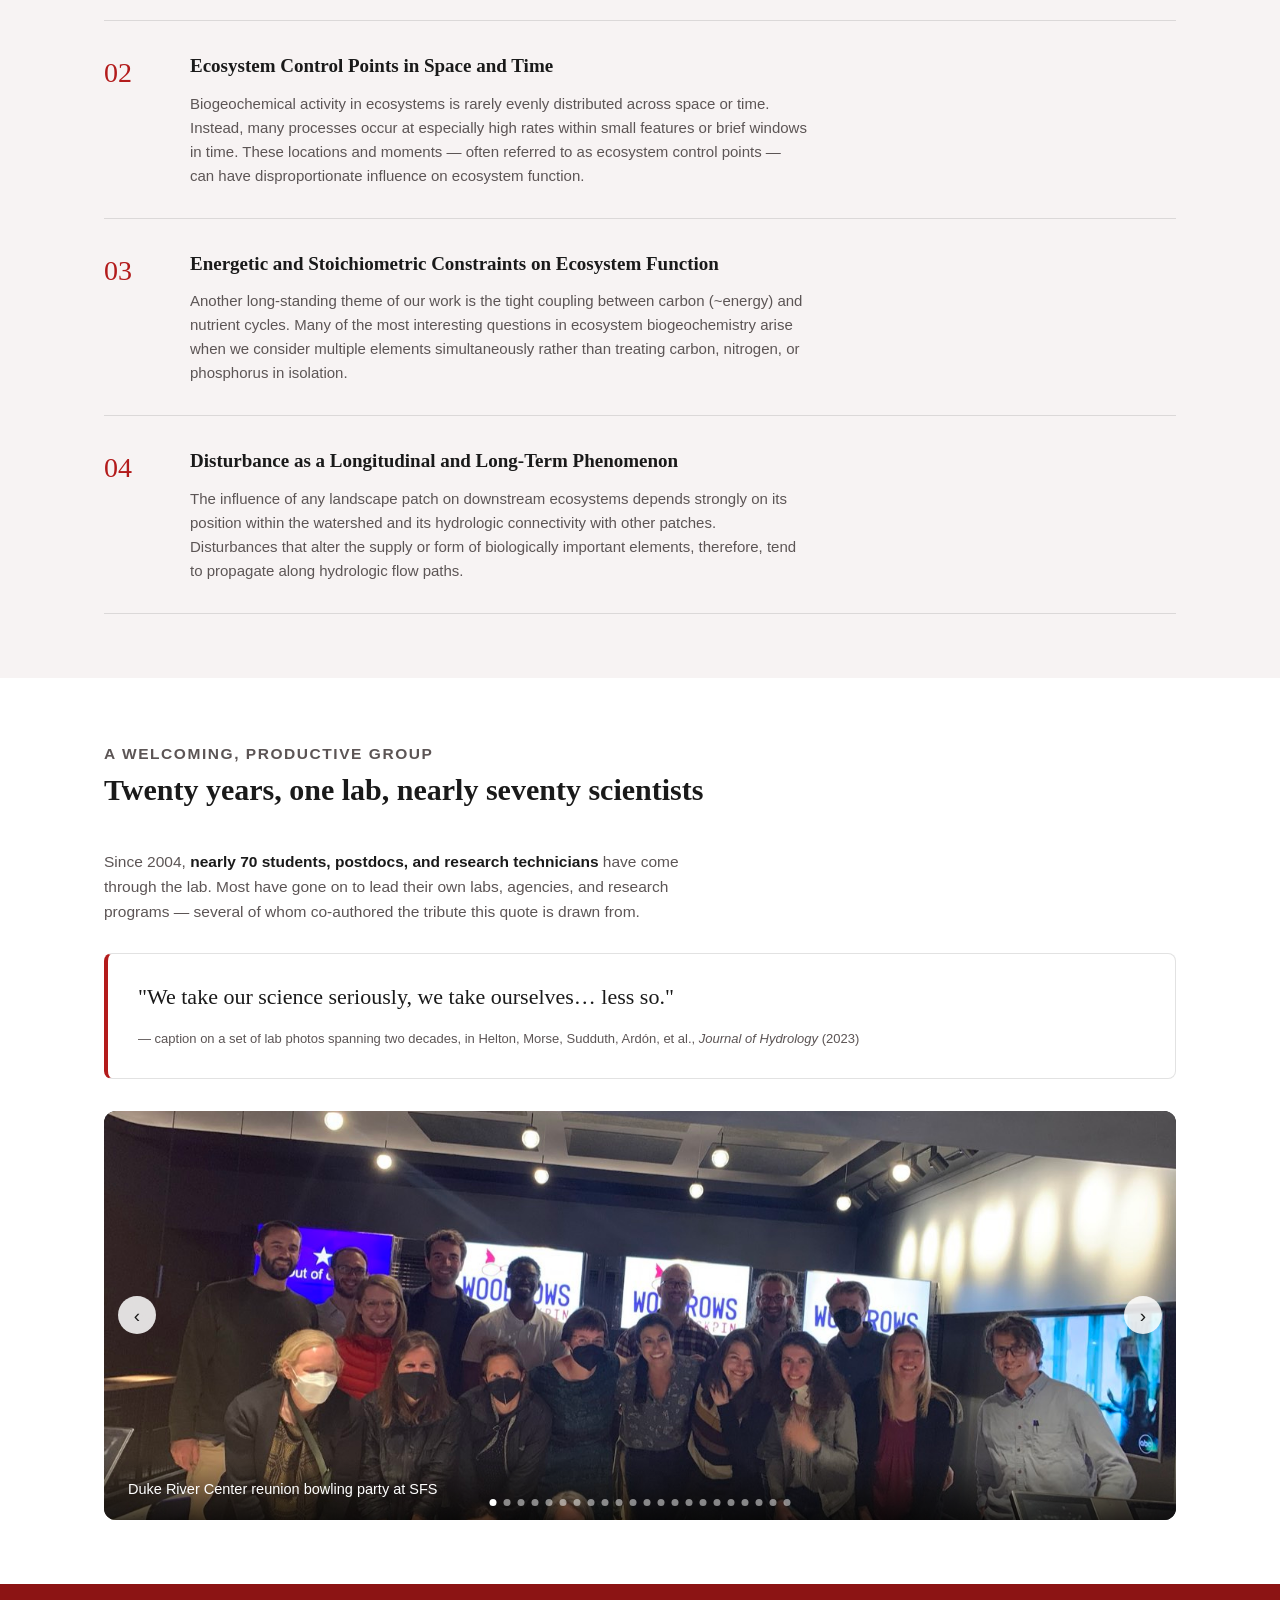
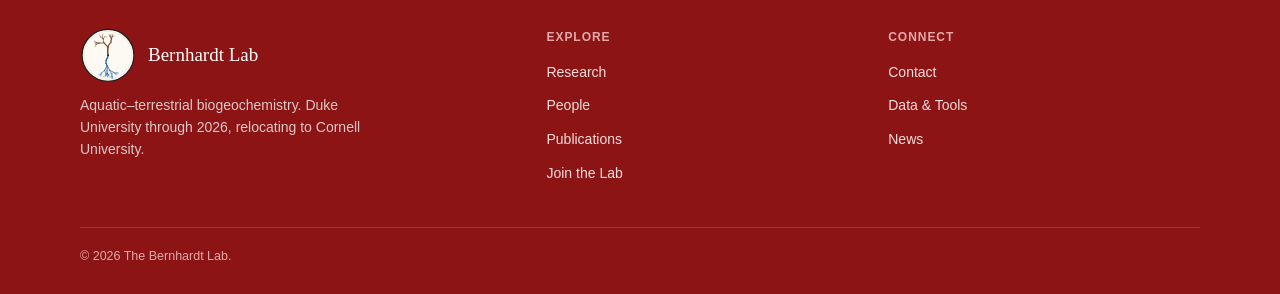
==== commit e67c32eb: "Use real Lab in Action photos in homepage slideshow Replace stock placeholder images with actual lab" ====
--- a/index.html
+++ b/index.html
@@ -132,31 +132,32 @@
     <cite>— caption on a set of lab photos spanning two decades, in Helton, Morse, Sudduth, Ardón, et al., <em>Journal of Hydrology</em> (2023)</cite>
   </div>
   <div class="slideshow" id="labSlideshow">
-    <div class="slide active" style="background-image:url('images/life-01-wetland-sampling.jpg')"><div class="slide-cap">Netting for macroinvertebrates in a coastal wetland</div></div>
-    <div class="slide" style="background-image:url('images/life-02-hbef-quadrat.jpg')"><div class="slide-cap">Streambed survey at Hubbard Brook Experimental Forest</div></div>
-    <div class="slide" style="background-image:url('images/life-03-mesocosm-frame.jpg')"><div class="slide-cap">Deploying an experimental mesocosm frame</div></div>
-    <div class="slide" style="background-image:url('images/life-04-tree-climb.jpg')"><div class="slide-cap">Lab outing — everyone finds their way into the trees eventually</div></div>
-    <div class="slide" style="background-image:url('images/life-05-marsh-nets.jpg')"><div class="slide-cap">Sampling day in a tidal marsh</div></div>
-    <div class="slide" style="background-image:url('images/life-06-riverbank-group.jpg')"><div class="slide-cap">The crew, mid-fieldwork, on a riverbank</div></div>
-    <div class="slide" style="background-image:url('images/life-07-beach-group.jpg')"><div class="slide-cap">Lab gathering at the coast</div></div>
-    <div class="slide" style="background-image:url('images/life-08-curling.jpg')"><div class="slide-cap">Lab outing — a first (and enthusiastic) attempt at curling</div></div>
-    <div class="slide" style="background-image:url('images/life-09-hbef-station.jpg')"><div class="slide-cap">Checking an instrument station in the forest</div></div>
-    <div class="slide" style="background-image:url('images/life-10-current-group.jpg')"><div class="slide-cap">The current lab, together</div></div>
+    <div class="slide" style="background-image:url('images/lab-in-action/atlantic-beach-writing-retreat-2026.jpg')"><div class="slide-cap">Atlantic Beach writing retreat, 2026</div></div>
+    <div class="slide" style="background-image:url('images/lab-in-action/bernhardt-lab-reunion-sfs-2026-spokane.jpg')"><div class="slide-cap">Lab reunion at SFS, Spokane, 2026</div></div>
+    <div class="slide" style="background-image:url('images/lab-in-action/covid-lab-outing-new-hope-creek.jpg')"><div class="slide-cap">A pandemic-era outing to New Hope Creek</div></div>
+    <div class="slide" style="background-image:url('images/lab-in-action/covid-outing-mud-creek-cypress-swamp.jpg')"><div class="slide-cap">Exploring the Mud Creek cypress swamp during COVID</div></div>
+    <div class="slide" style="background-image:url('images/lab-in-action/river-center-reunion-bowling-sfs.jpg')"><div class="slide-cap">Duke River Center reunion bowling party at SFS</div></div>
+    <div class="slide" style="background-image:url('images/lab-in-action/lab-escape-room-adventure.jpg')"><div class="slide-cap">An escape room adventure, freshly vaccinated</div></div>
+    <div class="slide" style="background-image:url('images/lab-in-action/lab-goodbye-party-ben-colman.jpg')"><div class="slide-cap">Goodbye party for Ben Colman</div></div>
+    <div class="slide" style="background-image:url('images/lab-in-action/lab-lakeshore-cleanup-2023.jpg')"><div class="slide-cap">Lakeshore cleanup, 2023</div></div>
+    <div class="slide" style="background-image:url('images/lab-in-action/lab-at-pollys-pancake-parlor.jpg')"><div class="slide-cap">Breakfast at Polly's Pancake Parlor</div></div>
+    <div class="slide" style="background-image:url('images/lab-in-action/lab-lunch-hubbard-brook-w3-stream.jpg')"><div class="slide-cap">Lunch in Hubbard Brook's W3 stream</div></div>
+    <div class="slide" style="background-image:url('images/lab-in-action/lab-at-work-new-hope-creek.jpg')"><div class="slide-cap">At work in New Hope Creek</div></div>
+    <div class="slide" style="background-image:url('images/lab-in-action/lab-curling-party-2025.jpg')"><div class="slide-cap">Lab curling party, 2025</div></div>
+    <div class="slide" style="background-image:url('images/lab-in-action/lab-goodbye-nick-marzolf.jpg')"><div class="slide-cap">Goodbye party for Nick Marzolf</div></div>
+    <div class="slide" style="background-image:url('images/lab-in-action/lab-olympics-team-2024.jpg')"><div class="slide-cap">Lab Olympics team, 2024</div></div>
+    <div class="slide" style="background-image:url('images/lab-in-action/nyack-floodplain-adventures.jpg')"><div class="slide-cap">Floodplain adventures at Nyack</div></div>
+    <div class="slide" style="background-image:url('images/lab-in-action/outreach-coastal-change-nc-teachers.jpg')"><div class="slide-cap">Outreach on coastal change with NC high school science teachers</div></div>
+    <div class="slide" style="background-image:url('images/lab-in-action/ravenbier-goodbye-party.jpg')"><div class="slide-cap">Goodbye party for RavenBier</div></div>
+    <div class="slide" style="background-image:url('images/lab-in-action/river-center-conifers-lip-synch-sfs.jpg')"><div class="slide-cap">River Center's "Conifers" lip synch team at SFS</div></div>
+    <div class="slide" style="background-image:url('images/lab-in-action/spencer-mike-audrey-emily-agu-sanfran.jpg')"><div class="slide-cap">Spencer, Mike, Audrey, and Emily at AGU in San Francisco</div></div>
+    <div class="slide" style="background-image:url('images/lab-in-action/streampulse-team-salt-lake-city-meetup.jpg')"><div class="slide-cap">StreamPULSE team meetup in Salt Lake City</div></div>
+    <div class="slide" style="background-image:url('images/lab-in-action/team-macrogas-duke-forest.jpg')"><div class="slide-cap">Team Macrogas in Duke Forest</div></div>
+    <div class="slide" style="background-image:url('images/lab-in-action/timberlake-setup-crew-2007.jpg')"><div class="slide-cap">Timberlake setup crew, February 2007</div></div>
 
     <button class="ss-arrow ss-prev" aria-label="Previous photo">&#8249;</button>
     <button class="ss-arrow ss-next" aria-label="Next photo">&#8250;</button>
-    <div class="ss-dots">
-      <button class="dot active" data-i="0" aria-label="Slide 1"></button>
-      <button class="dot" data-i="1" aria-label="Slide 2"></button>
-      <button class="dot" data-i="2" aria-label="Slide 3"></button>
-      <button class="dot" data-i="3" aria-label="Slide 4"></button>
-      <button class="dot" data-i="4" aria-label="Slide 5"></button>
-      <button class="dot" data-i="5" aria-label="Slide 6"></button>
-      <button class="dot" data-i="6" aria-label="Slide 7"></button>
-      <button class="dot" data-i="7" aria-label="Slide 8"></button>
-      <button class="dot" data-i="8" aria-label="Slide 9"></button>
-      <button class="dot" data-i="9" aria-label="Slide 10"></button>
-    </div>
+    <div class="ss-dots"></div>
   </div>
   </section>
 
@@ -197,8 +198,32 @@
   var wrap = document.getElementById(containerId);
   if(!wrap) return;
   opts = opts || {};
+
+  if(opts.shuffle){
+    var slideList = Array.prototype.slice.call(wrap.querySelectorAll('.' + slideClass));
+    for(var s = slideList.length - 1; s > 0; s--){
+      var j = Math.floor(Math.random() * (s + 1));
+      wrap.insertBefore(slideList[j], slideList[s]);
+      slideList.splice(s, 0, slideList.splice(j, 1)[0]);
+    }
+  }
+
   var slides = wrap.querySelectorAll('.' + slideClass);
-  var dots = opts.dots ? wrap.querySelectorAll('.dot') : [];
+  slides.forEach(function(sl){ sl.classList.remove('active'); });
+  if(slides.length) slides[0].classList.add('active');
+
+  var dotsWrap = opts.dots ? wrap.querySelector('.ss-dots') : null;
+  if(dotsWrap){
+    dotsWrap.innerHTML = '';
+    slides.forEach(function(_, idx){
+      var b = document.createElement('button');
+      b.className = 'dot' + (idx === 0 ? ' active' : '');
+      b.dataset.i = idx;
+      b.setAttribute('aria-label', 'Slide ' + (idx + 1));
+      dotsWrap.appendChild(b);
+    });
+  }
+  var dots = dotsWrap ? wrap.querySelectorAll('.dot') : [];
   var i = 0, timer;
 
   function show(n){
@@ -230,7 +255,7 @@
 }
 
 initRotator('topBand', 'pb-slide', 3800, {});
-initRotator('labSlideshow', 'slide', 4200, { arrows:true, dots:true });
+initRotator('labSlideshow', 'slide', 4200, { arrows:true, dots:true, shuffle:true });
 </script>
 
 </body>
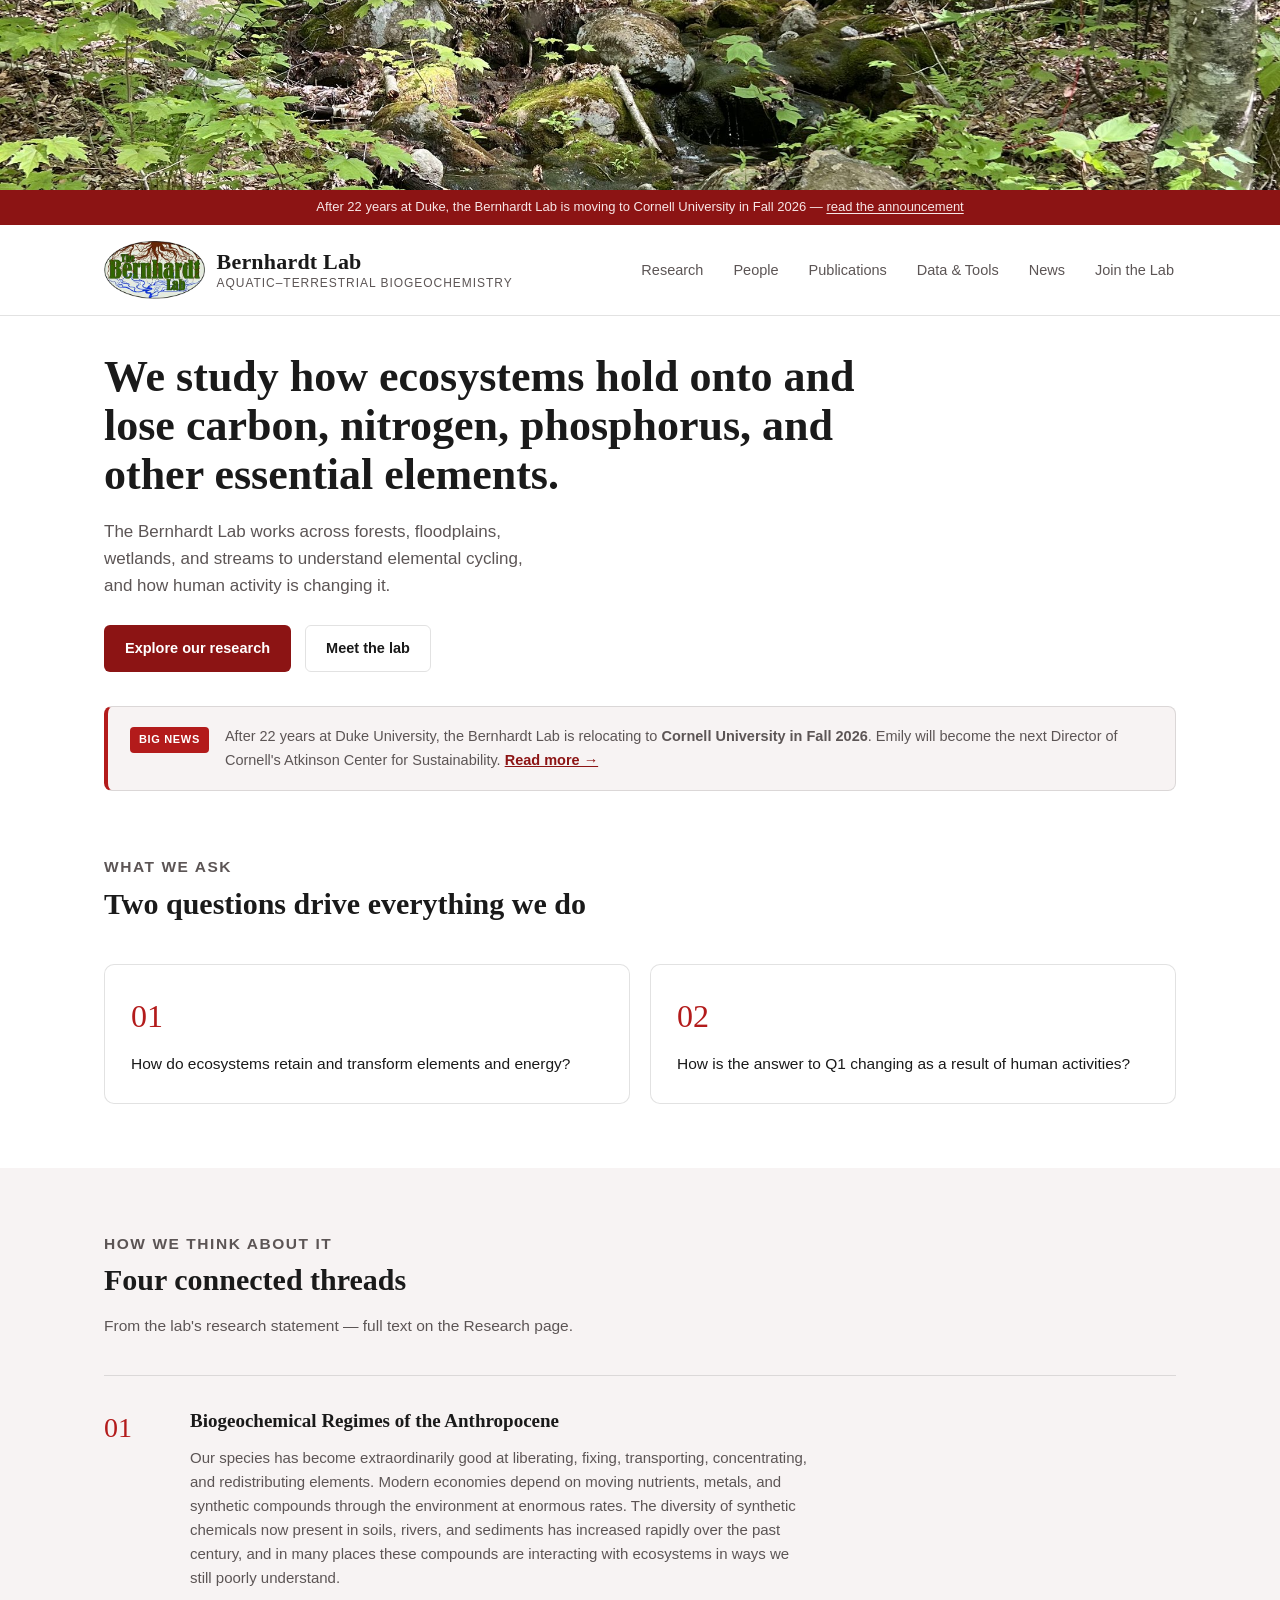
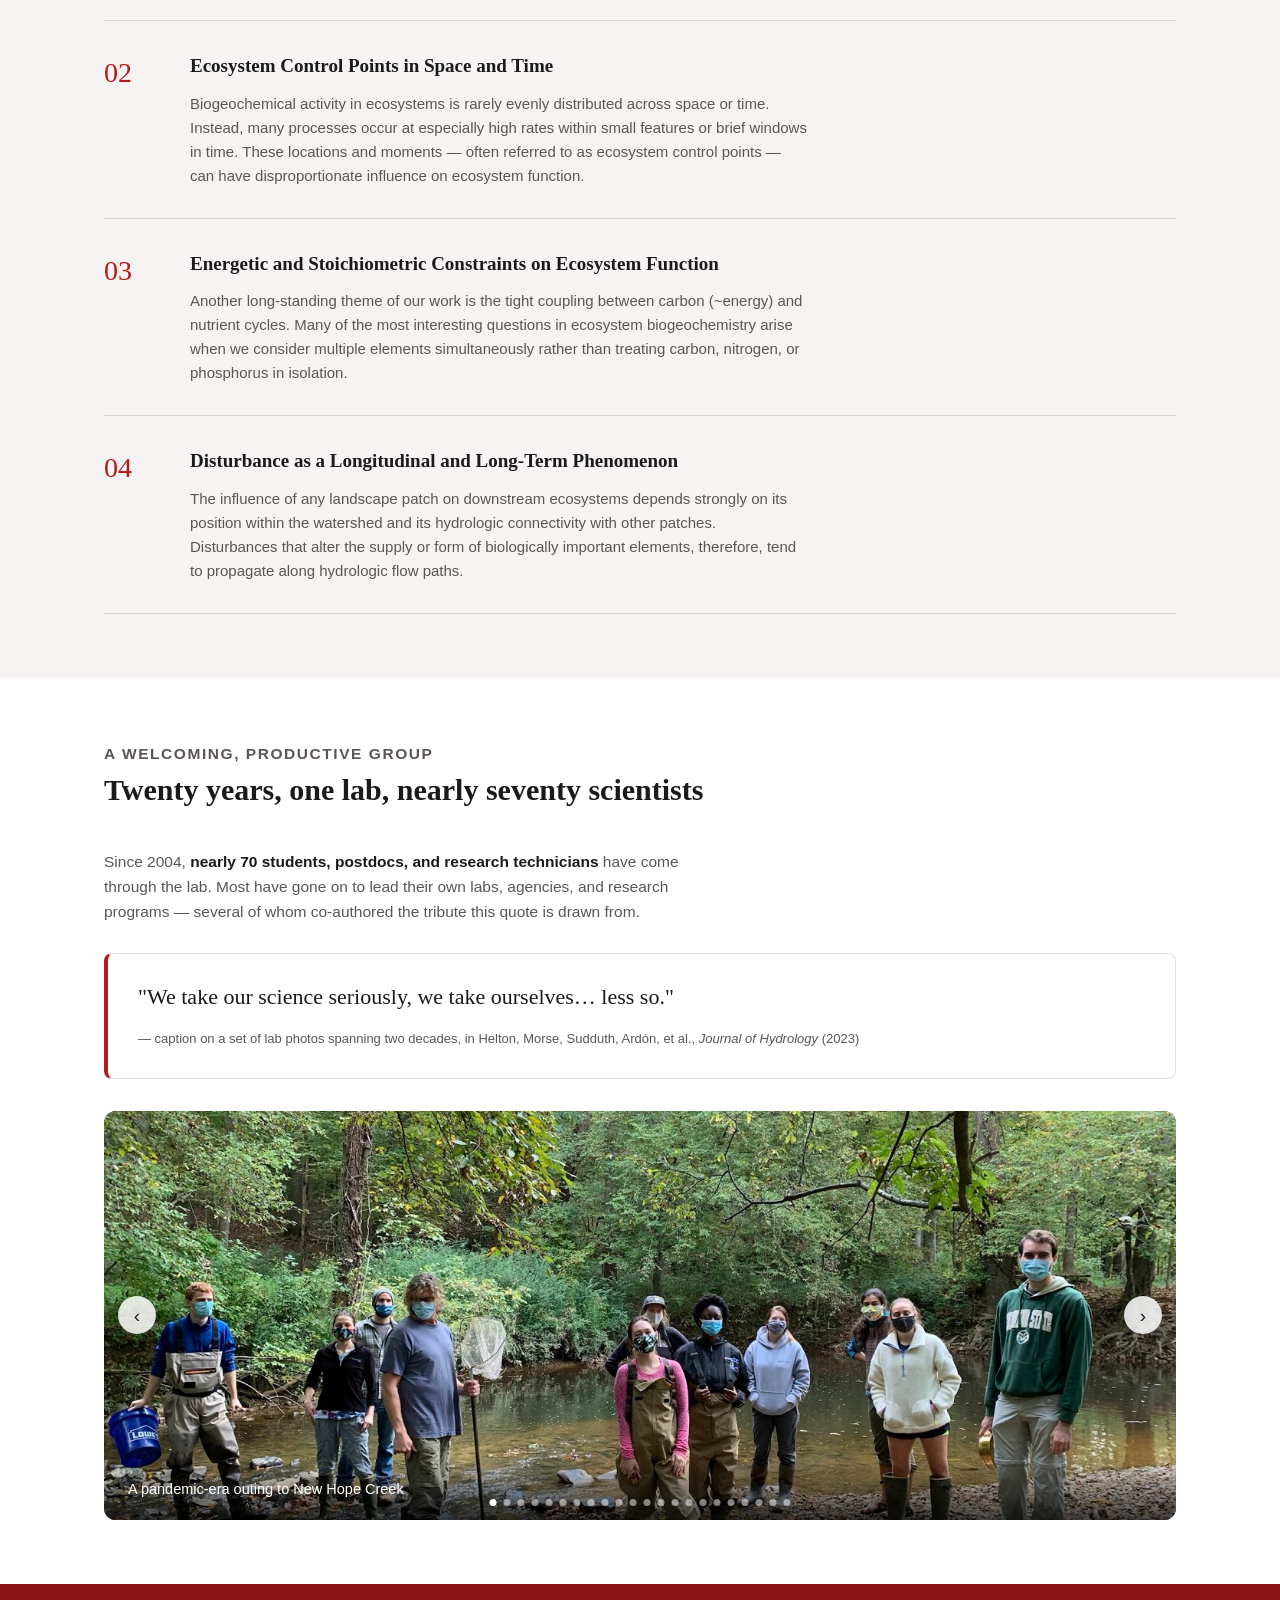
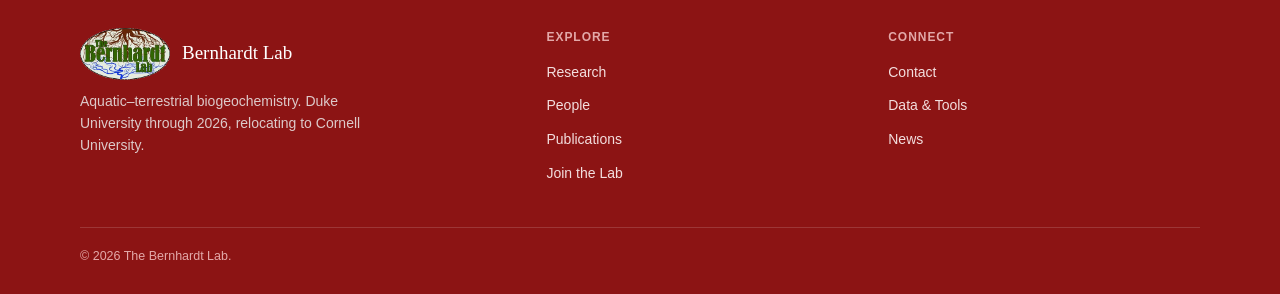
==== commit 923a3eaf: "Replace site logo with the classic Bernhardt Lab emblem Swap the header mark, footer logo, and favic" ====
--- a/index.html
+++ b/index.html
@@ -4,7 +4,7 @@
 <meta charset="UTF-8">
 <meta name="viewport" content="width=device-width, initial-scale=1.0">
 <title>The Bernhardt Lab</title>
-<link rel="icon" type="image/svg+xml" href="images/logo.svg">
+<link rel="icon" type="image/png" href="images/logo-emblem.png">
 <link rel="stylesheet" href="theme.css">
 </head>
 <body>
@@ -27,7 +27,7 @@
 <header class="site">
   <div class="nav-wrap">
     <div class="brand">
-      <img class="mark" src="images/logo.svg" alt="Bernhardt Lab emblem">
+      <img class="mark" src="images/logo-emblem.png" alt="Bernhardt Lab emblem">
       <div class="text">
         <div class="name">Bernhardt Lab</div>
         <div class="sub">Aquatic–Terrestrial Biogeochemistry</div>
@@ -165,7 +165,7 @@
   <div class="foot-inner">
     <div>
       <div style="display:flex; align-items:center; gap:12px;">
-        <img src="images/logo.svg" alt="Bernhardt Lab emblem" style="width:56px; height:56px; flex:none;">
+        <img src="images/logo-emblem.png" alt="Bernhardt Lab emblem" style="width:90px; height:auto; flex:none;">
         <div class="name" style="font-family:var(--serif); font-size:19px; color:#fff;">Bernhardt Lab</div>
       </div>
       <p style="margin-top:10px; max-width:38ch; color:#ddc9c9;">Aquatic–terrestrial biogeochemistry. Duke University through 2026, relocating to Cornell University.</p>
--- a/theme.css
+++ b/theme.css
@@ -74,13 +74,13 @@
   text-decoration:none;
 }
 .brand .mark{
-  width:58px;
+  width:auto;
   height:58px;
   flex:none;
   display:block;
 }
 @media (max-width:880px){
-  .brand .mark{width:46px; height:46px;}
+  .brand .mark{height:46px;}
 }
 .brand .text{
   display:flex;
@@ -540,7 +540,7 @@
   gap:18px;
   align-items:flex-start;
 }
-.entry-list .entry-thumb{width:120px; height:84px; flex:none;}
+.entry-list .entry-thumb{width:240px; height:168px; flex:none;}
 .entry-list .entry-thumb .photo-slot{padding:8px; gap:4px;}
 .entry-list .entry-thumb .slot-label{font-size:10.5px;}
 .entry-list .entry-thumb .slot-spec{display:none;}
@@ -548,7 +548,7 @@
 .entry-list .entry-text{flex:1; min-width:0;}
 @media (max-width:600px){
   .entry-list.with-thumbs li{flex-direction:column;}
-  .entry-list .entry-thumb{width:100%; height:110px;}
+  .entry-list .entry-thumb{width:100%; height:200px;}
 }
 .entry-list .year-head{
   font-family:var(--serif);
